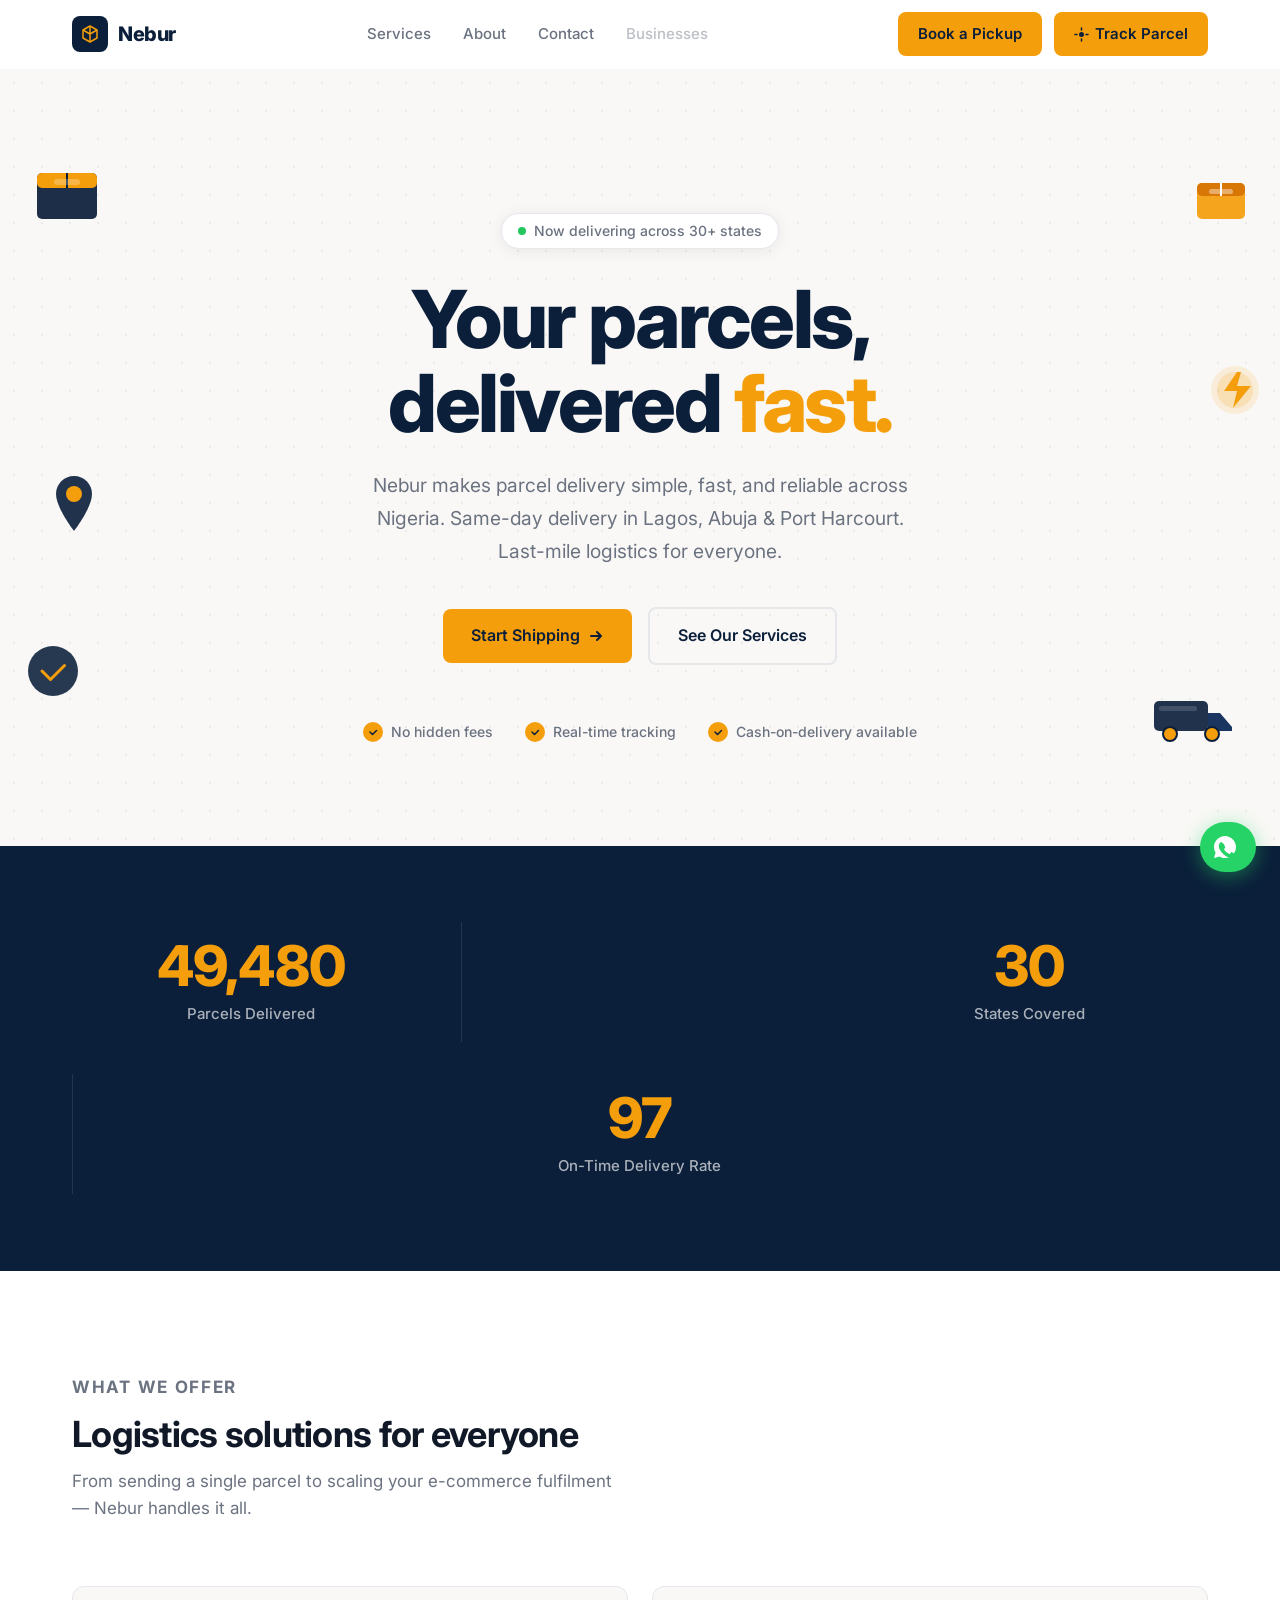
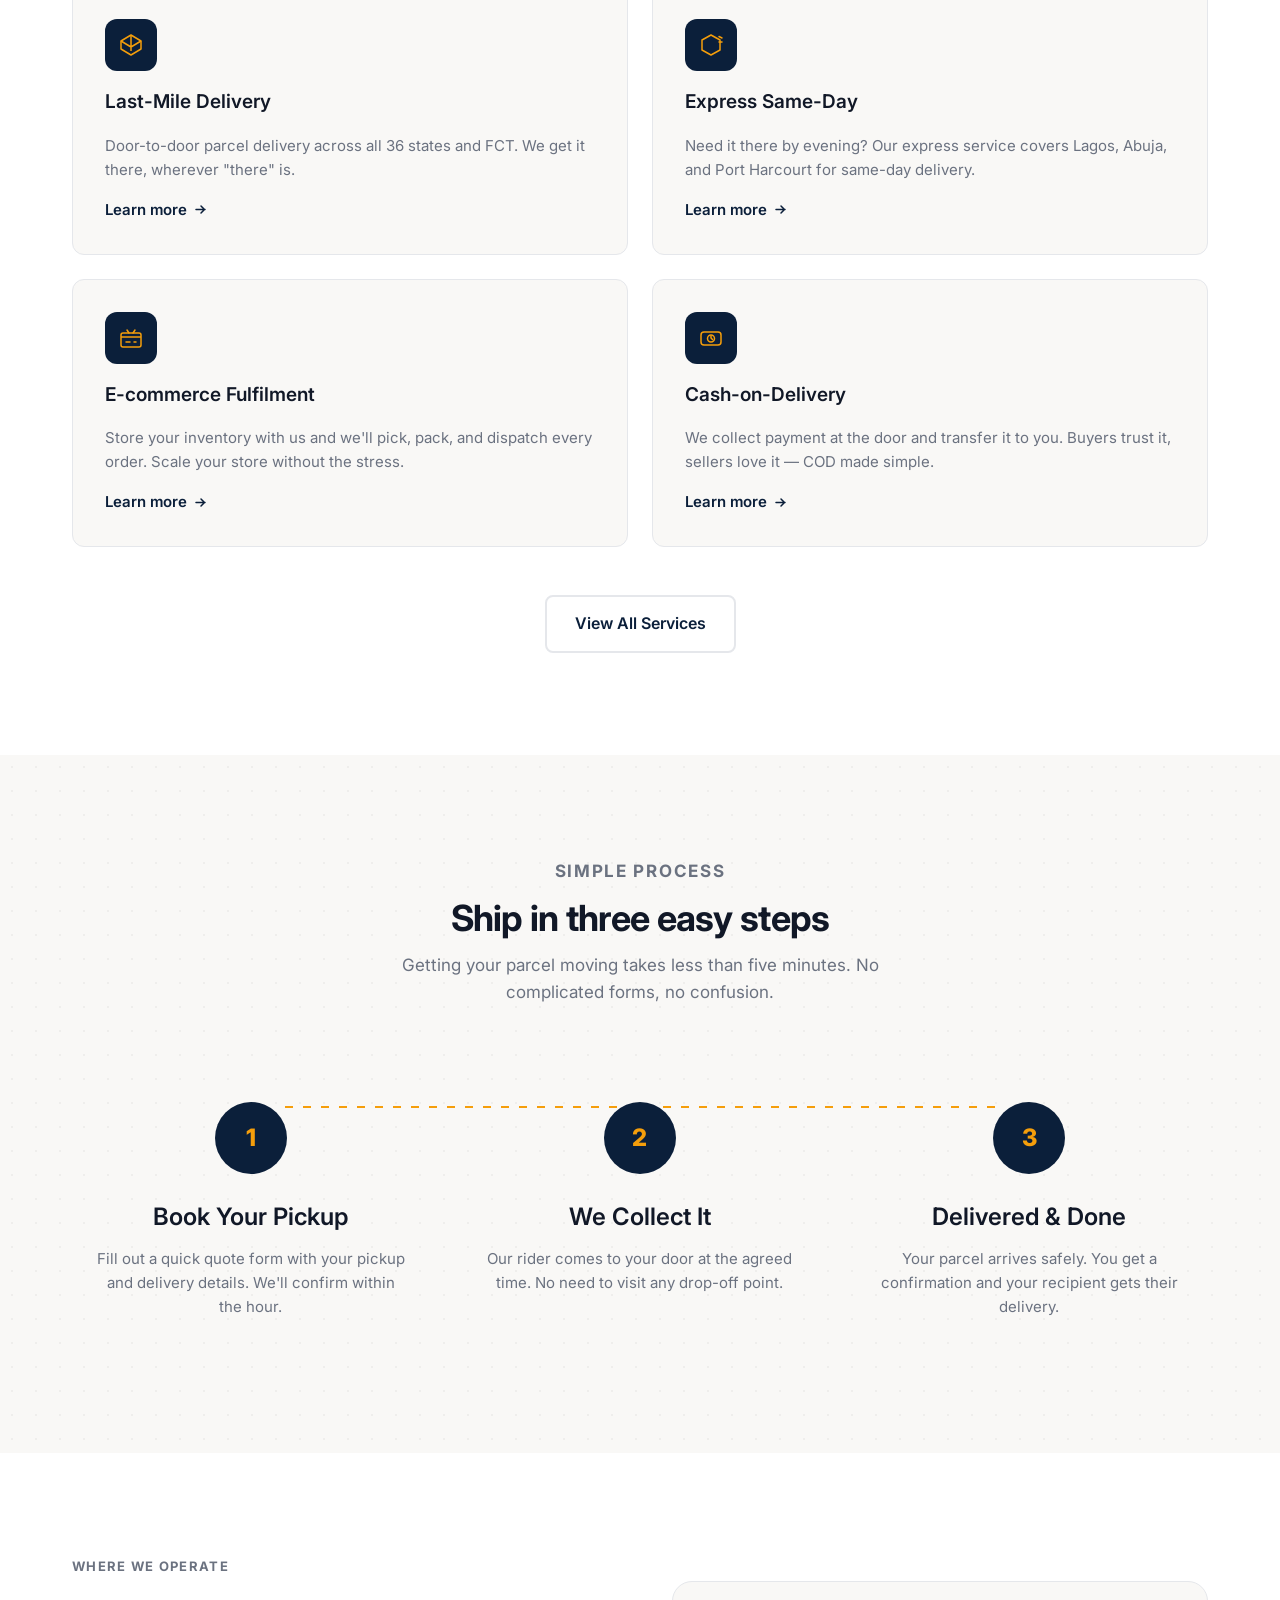
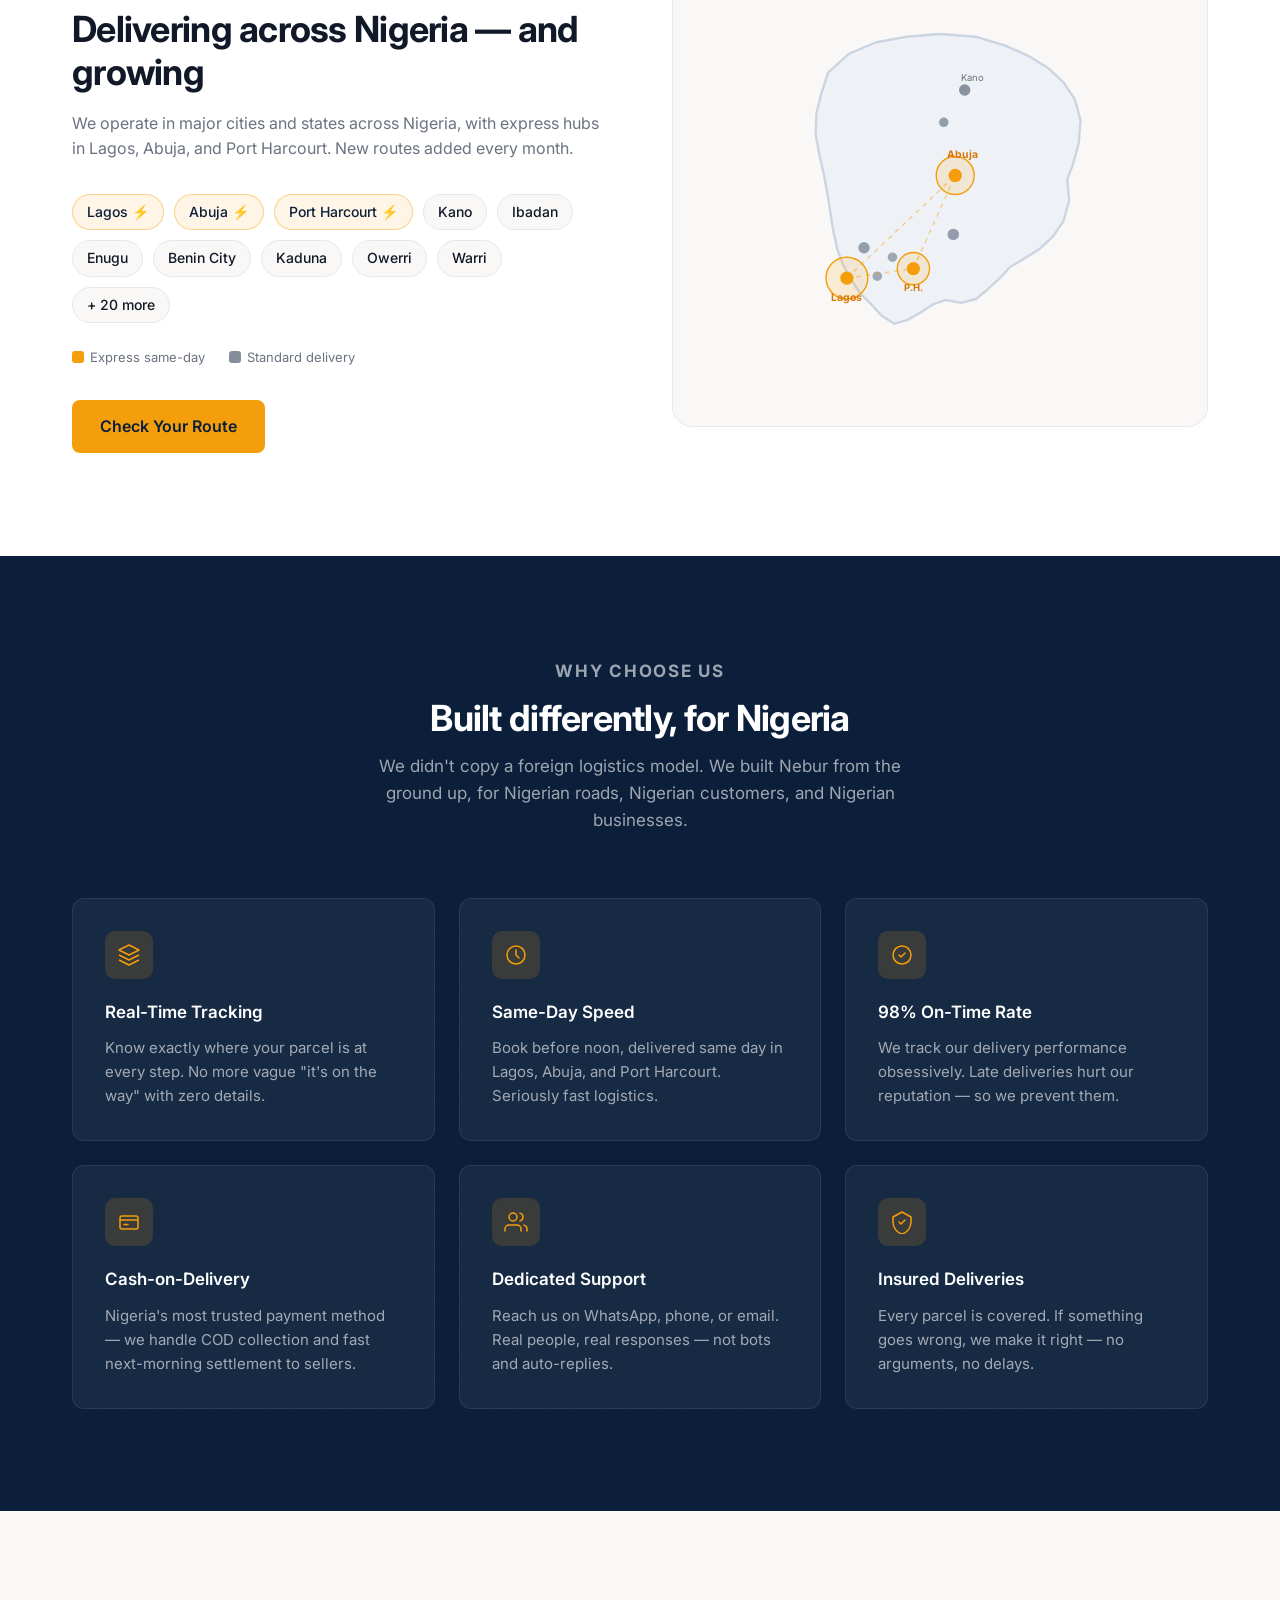
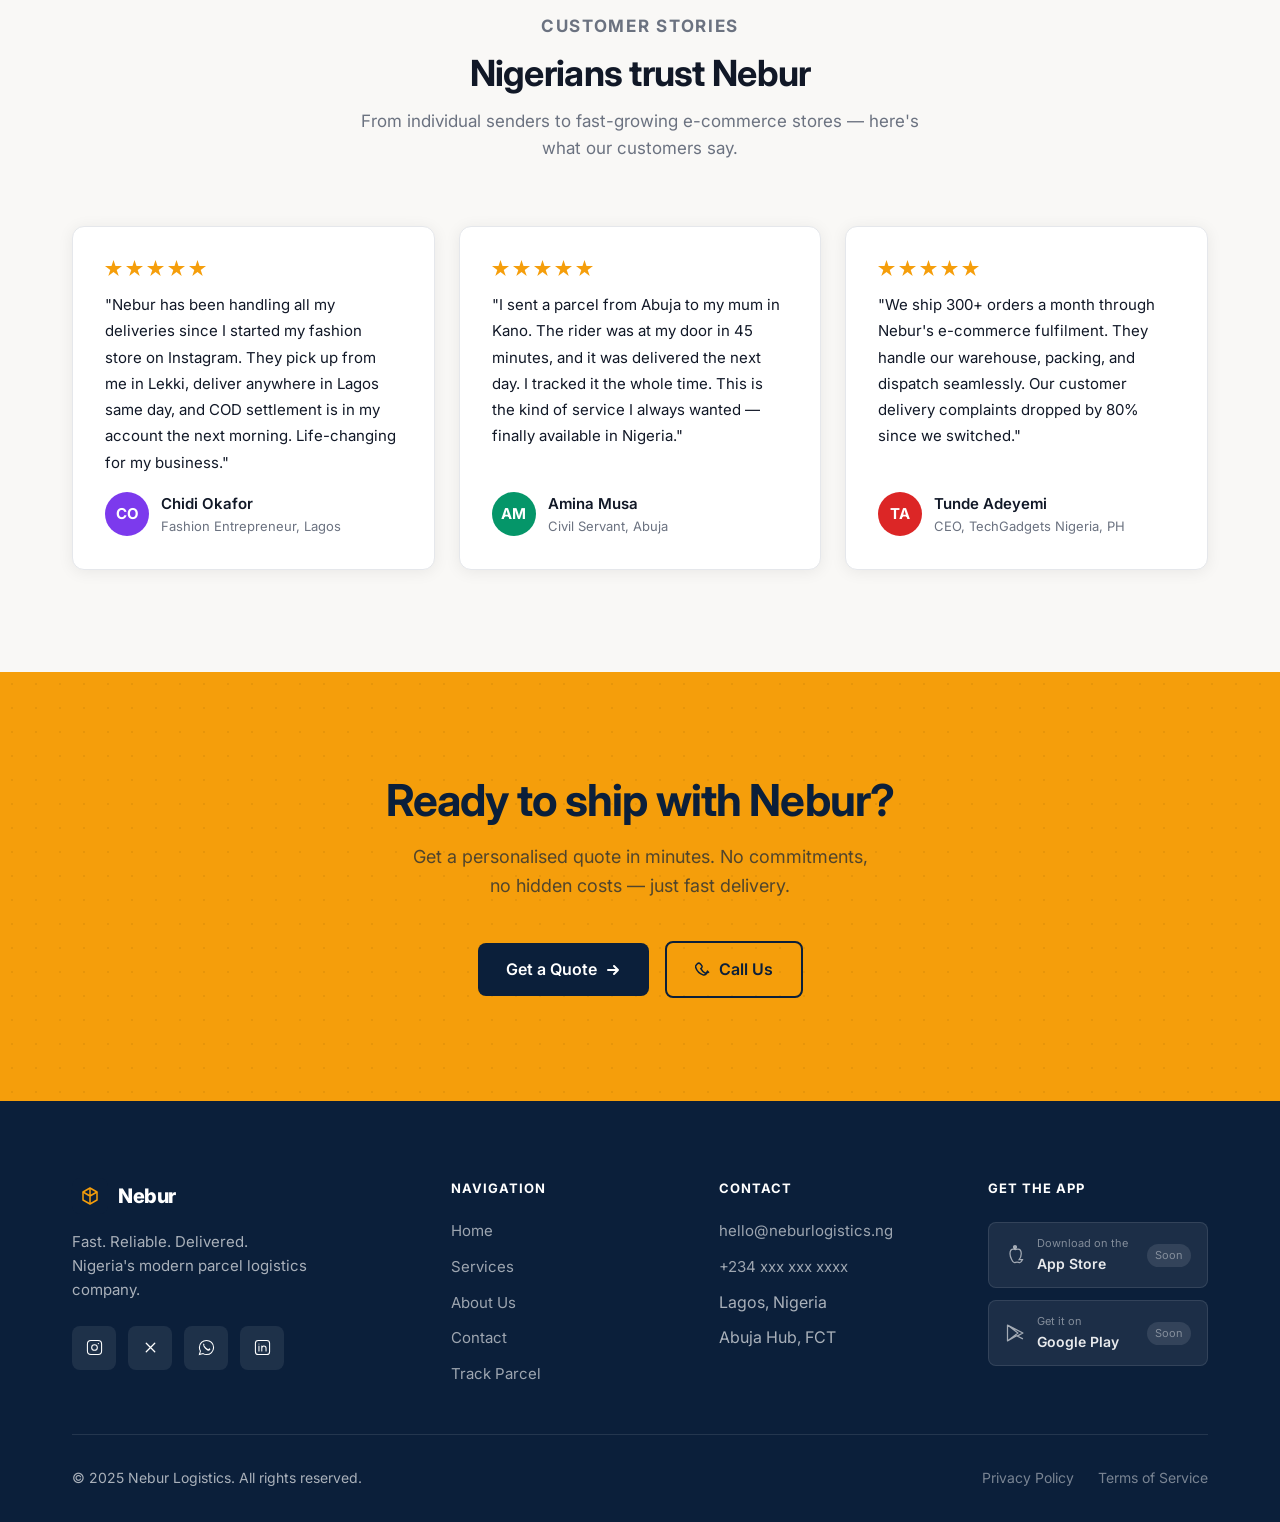
==== index.html @ 804992a3 "chore: initial project scaffold — Nebur Logistics website Full static site with homepage, services, " ====
<!DOCTYPE html>
<html lang="en">
<head>
  <meta charset="UTF-8">
  <meta name="viewport" content="width=device-width, initial-scale=1.0">
  <title>Nebur Logistics — Fast Parcel Delivery in Nigeria</title>
  <meta name="description" content="Nebur delivers parcels fast and reliably across Nigeria. Same-day, next-day, and B2B logistics solutions. Get a quote today.">

  <!-- Open Graph -->
  <meta property="og:title" content="Nebur Logistics — Fast Parcel Delivery in Nigeria">
  <meta property="og:description" content="Nebur delivers parcels fast and reliably across Nigeria. Same-day, next-day, and B2B logistics solutions. Get a quote today.">
  <meta property="og:image" content="https://neburlogistics.ng/assets/images/og-image.jpg">
  <meta property="og:url" content="https://neburlogistics.ng">
  <meta property="og:type" content="website">

  <link rel="canonical" href="https://neburlogistics.ng">

  <!-- Fonts -->
  <link rel="preconnect" href="https://fonts.googleapis.com">
  <link rel="preconnect" href="https://fonts.gstatic.com" crossorigin>
  <link href="https://fonts.googleapis.com/css2?family=Inter:wght@400;500;600;700;800&display=swap" rel="stylesheet">
  <link rel="stylesheet" href="assets/styles.css">

  <!-- JSON-LD Structured Data -->
  <script type="application/ld+json">
  {
    "@context": "https://schema.org",
    "@type": "LocalBusiness",
    "name": "Nebur Logistics",
    "description": "Fast parcel delivery across Nigeria. Same-day, next-day, and B2B logistics solutions.",
    "url": "https://neburlogistics.ng",
    "telephone": "+234-xxx-xxx-xxxx",
    "email": "hello@neburlogistics.ng",
    "address": {
      "@type": "PostalAddress",
      "addressLocality": "Lagos",
      "addressCountry": "NG"
    },
    "areaServed": "Nigeria",
    "serviceType": "Parcel Delivery"
  }
  </script>

  <style>
    /* =============================================
       HERO
       ============================================= */
    #hero {
      background-color: var(--color-off-white);
      background-image: radial-gradient(circle, rgba(0,0,0,0.055) 1px, transparent 1px);
      background-size: 28px 28px;
      padding: clamp(5rem, 12vw, 9rem) 0 clamp(4rem, 8vw, 7rem);
      overflow: hidden;
      position: relative;
    }
    .hero-inner {
      position: relative;
      text-align: center;
      max-width: 820px;
      margin: 0 auto;
    }
    .hero-badge {
      display: inline-flex;
      align-items: center;
      gap: 0.5rem;
      background: var(--color-white);
      border: 1px solid var(--color-border);
      border-radius: 100px;
      padding: 0.375rem 1rem;
      font-size: 0.875rem;
      font-weight: 500;
      color: var(--color-text-muted);
      margin-bottom: 1.75rem;
      box-shadow: var(--shadow);
    }
    .hero-badge-dot {
      width: 8px;
      height: 8px;
      background: #22c55e;
      border-radius: 50%;
      flex-shrink: 0;
    }
    .hero-headline {
      font-size: clamp(2.75rem, 7vw, 5rem);
      font-weight: 800;
      letter-spacing: -0.03em;
      line-height: 1.05;
      color: var(--color-navy);
      margin-bottom: 1.5rem;
    }
    .hero-headline .accent { color: var(--color-amber); }
    .hero-sub {
      font-size: clamp(1rem, 2vw, 1.2rem);
      color: var(--color-text-muted);
      max-width: 540px;
      margin: 0 auto 2.5rem;
      line-height: 1.7;
    }
    .hero-actions {
      display: flex;
      align-items: center;
      justify-content: center;
      gap: 1rem;
      flex-wrap: wrap;
    }
    .hero-proof {
      margin-top: 3.5rem;
      display: flex;
      align-items: center;
      justify-content: center;
      gap: 2rem;
      flex-wrap: wrap;
    }
    .hero-proof-item {
      display: flex;
      align-items: center;
      gap: 0.5rem;
      font-size: 0.875rem;
      color: var(--color-text-muted);
      font-weight: 500;
    }
    .hero-proof-check {
      width: 20px;
      height: 20px;
      background: var(--color-amber);
      border-radius: 50%;
      display: flex;
      align-items: center;
      justify-content: center;
      flex-shrink: 0;
    }

    /* Floating elements */
    .float-el {
      position: absolute;
      animation: floatY 4s ease-in-out infinite;
      pointer-events: none;
    }
    .float-el:nth-child(2) { animation-delay: -1s; }
    .float-el:nth-child(3) { animation-delay: -2.2s; }
    .float-el:nth-child(4) { animation-delay: -0.6s; }
    .float-el:nth-child(5) { animation-delay: -1.8s; }
    .float-el:nth-child(6) { animation-delay: -3s; }
    .float-parcel-l  { top: 10%; left: 2%; }
    .float-parcel-r  { top: 12%; right: 2%; }
    .float-pin       { top: 52%; left: 4%; }
    .float-truck     { bottom: 12%; right: 3%; }
    .float-speed     { top: 38%; right: 1.5%; }
    .float-check     { bottom: 18%; left: 2%; }

    @keyframes floatY {
      0%, 100% { transform: translateY(0px) rotate(0deg); }
      50%       { transform: translateY(-14px) rotate(2deg); }
    }

    /* =============================================
       STATS
       ============================================= */
    #stats {
      background: var(--color-navy);
      padding: clamp(3rem, 6vw, 5rem) 0;
    }
    .stats-grid {
      display: grid;
      grid-template-columns: repeat(3, 1fr);
      gap: 2rem;
      text-align: center;
    }
    .stat-item { padding: 1rem; }
    .stat-number {
      font-size: clamp(2rem, 5vw, 3.5rem);
      font-weight: 800;
      color: var(--color-amber);
      letter-spacing: -0.02em;
      line-height: 1;
      margin-bottom: 0.5rem;
    }
    .stat-label {
      font-size: 0.9375rem;
      color: rgba(255,255,255,0.65);
      font-weight: 500;
    }
    .stat-divider {
      width: 1px;
      background: rgba(255,255,255,0.1);
    }

    /* =============================================
       SERVICES PREVIEW
       ============================================= */
    #services-preview {
      padding: var(--section-pad);
      background: var(--color-white);
    }
    .services-grid {
      display: grid;
      grid-template-columns: repeat(2, 1fr);
      gap: 1.5rem;
    }
    .service-card {
      background: var(--color-off-white);
      border: 1px solid var(--color-border);
      border-radius: var(--radius);
      padding: 2rem;
      display: flex;
      flex-direction: column;
      gap: 1rem;
      transition: transform 0.2s, box-shadow 0.2s, border-color 0.2s;
    }
    .service-card:hover {
      transform: translateY(-4px);
      box-shadow: 0 8px 32px rgba(0,0,0,0.1);
      border-color: var(--color-amber);
    }
    .service-icon {
      width: 52px;
      height: 52px;
      background: var(--color-navy);
      border-radius: 12px;
      display: flex;
      align-items: center;
      justify-content: center;
      flex-shrink: 0;
    }
    .service-card h3 { font-size: 1.1875rem; }
    .service-card p { color: var(--color-text-muted); font-size: 0.9375rem; line-height: 1.6; }
    .service-link {
      display: inline-flex;
      align-items: center;
      gap: 0.375rem;
      font-size: 0.9375rem;
      font-weight: 600;
      color: var(--color-navy);
      margin-top: auto;
      transition: gap 0.2s;
    }
    .service-link:hover { gap: 0.625rem; }

    /* =============================================
       HOW IT WORKS
       ============================================= */
    #how-it-works {
      padding: var(--section-pad);
      background: var(--color-off-white);
      background-image: radial-gradient(circle, rgba(0,0,0,0.04) 1px, transparent 1px);
      background-size: 24px 24px;
    }
    .steps-grid {
      display: grid;
      grid-template-columns: repeat(3, 1fr);
      gap: 2rem;
      position: relative;
    }
    .steps-grid::before {
      content: '';
      position: absolute;
      top: 36px;
      left: calc(16.66% + 1.5rem);
      right: calc(16.66% + 1.5rem);
      height: 2px;
      background: repeating-linear-gradient(
        90deg,
        var(--color-amber) 0, var(--color-amber) 8px,
        transparent 8px, transparent 18px
      );
    }
    .step-card { text-align: center; padding: 2rem 1.5rem; }
    .step-number {
      width: 72px;
      height: 72px;
      background: var(--color-navy);
      color: var(--color-amber);
      border-radius: 50%;
      font-size: 1.5rem;
      font-weight: 800;
      display: flex;
      align-items: center;
      justify-content: center;
      margin: 0 auto 1.5rem;
      position: relative;
      z-index: 1;
    }
    .step-card h3 { margin-bottom: 0.625rem; }
    .step-card p { color: var(--color-text-muted); font-size: 0.9375rem; }

    /* =============================================
       COVERAGE
       ============================================= */
    #coverage {
      padding: var(--section-pad);
      background: var(--color-white);
    }
    .coverage-inner {
      display: grid;
      grid-template-columns: 1fr 1fr;
      gap: clamp(2rem, 5vw, 5rem);
      align-items: center;
    }
    .coverage-text h2 { margin-bottom: 1rem; }
    .coverage-text > p { color: var(--color-text-muted); margin-bottom: 2rem; }
    .coverage-cities {
      display: flex;
      flex-wrap: wrap;
      gap: 0.625rem;
      margin-bottom: 1.5rem;
    }
    .city-chip {
      background: var(--color-off-white);
      border: 1px solid var(--color-border);
      border-radius: 100px;
      padding: 0.375rem 0.875rem;
      font-size: 0.875rem;
      font-weight: 500;
      color: var(--color-text);
    }
    .city-chip.express {
      background: rgba(245,158,11,0.1);
      border-color: rgba(245,158,11,0.4);
      color: var(--color-navy);
    }
    .coverage-legend {
      display: flex;
      gap: 1.5rem;
      font-size: 0.8125rem;
      color: var(--color-text-muted);
      margin-bottom: 2rem;
    }
    .legend-item { display: flex; align-items: center; gap: 6px; }
    .legend-dot {
      width: 12px;
      height: 12px;
      border-radius: 3px;
      flex-shrink: 0;
    }
    .map-container {
      background: var(--color-off-white);
      border: 1px solid var(--color-border);
      border-radius: 20px;
      padding: 2rem;
      display: flex;
      align-items: center;
      justify-content: center;
      min-height: 380px;
    }

    /* =============================================
       WHY NEBUR
       ============================================= */
    #why-nebur {
      padding: var(--section-pad);
      background: var(--color-navy);
      background-image: radial-gradient(circle, rgba(255,255,255,0.035) 1px, transparent 1px);
      background-size: 28px 28px;
    }
    #why-nebur .section-label { color: var(--color-amber); }
    #why-nebur .section-header h2 { color: var(--color-white); }
    #why-nebur .section-header p { color: rgba(255,255,255,0.6); }
    .why-grid {
      display: grid;
      grid-template-columns: repeat(3, 1fr);
      gap: 1.5rem;
    }
    .why-card {
      background: rgba(255,255,255,0.05);
      border: 1px solid rgba(255,255,255,0.08);
      border-radius: var(--radius);
      padding: 2rem;
      transition: background 0.2s, border-color 0.2s;
    }
    .why-card:hover {
      background: rgba(255,255,255,0.09);
      border-color: rgba(245,158,11,0.4);
    }
    .why-icon {
      width: 48px;
      height: 48px;
      background: rgba(245,158,11,0.15);
      border-radius: 10px;
      display: flex;
      align-items: center;
      justify-content: center;
      margin-bottom: 1.25rem;
    }
    .why-card h3 { color: var(--color-white); margin-bottom: 0.625rem; font-size: 1.0625rem; }
    .why-card p { color: rgba(255,255,255,0.6); font-size: 0.9375rem; line-height: 1.6; }

    /* =============================================
       TESTIMONIALS
       ============================================= */
    #testimonials {
      padding: var(--section-pad);
      background: var(--color-off-white);
    }
    .testimonials-grid {
      display: grid;
      grid-template-columns: repeat(3, 1fr);
      gap: 1.5rem;
    }
    .testimonial-card {
      background: var(--color-white);
      border: 1px solid var(--color-border);
      border-radius: var(--radius);
      padding: 2rem;
      box-shadow: var(--shadow);
      transition: transform 0.2s;
      display: flex;
      flex-direction: column;
      gap: 1rem;
    }
    .testimonial-card:hover { transform: translateY(-4px); }
    .stars { display: flex; gap: 4px; }
    .testimonial-quote {
      font-size: 0.9375rem;
      line-height: 1.75;
      color: var(--color-text);
      flex: 1;
    }
    .testimonial-author { display: flex; align-items: center; gap: 0.75rem; }
    .author-avatar {
      width: 44px;
      height: 44px;
      border-radius: 50%;
      display: flex;
      align-items: center;
      justify-content: center;
      font-weight: 700;
      font-size: 0.9375rem;
      color: var(--color-white);
      flex-shrink: 0;
    }
    .author-name { font-weight: 600; font-size: 0.9375rem; }
    .author-role { font-size: 0.8125rem; color: var(--color-text-muted); }

    /* =============================================
       CTA BANNER
       ============================================= */
    #cta-banner {
      padding: clamp(4rem, 8vw, 7rem) 0;
      background: var(--color-amber);
      background-image: radial-gradient(circle, rgba(0,0,0,0.06) 1px, transparent 1px);
      background-size: 24px 24px;
      text-align: center;
    }
    #cta-banner h2 {
      color: var(--color-navy);
      font-size: clamp(1.75rem, 4vw, 2.75rem);
      margin-bottom: 1rem;
    }
    #cta-banner p {
      color: rgba(11,31,58,0.7);
      font-size: 1.125rem;
      max-width: 480px;
      margin: 0 auto 2.5rem;
    }
    .cta-actions {
      display: flex;
      align-items: center;
      justify-content: center;
      gap: 1rem;
      flex-wrap: wrap;
    }

    /* =============================================
       RESPONSIVE
       ============================================= */
    @media (max-width: 1024px) {
      .services-grid { grid-template-columns: repeat(2, 1fr); }
      .why-grid { grid-template-columns: repeat(2, 1fr); }
      .coverage-inner { grid-template-columns: 1fr; }
    }
    @media (max-width: 768px) {
      .steps-grid { grid-template-columns: 1fr; }
      .steps-grid::before { display: none; }
      .testimonials-grid { grid-template-columns: 1fr; }
      .stats-grid { grid-template-columns: 1fr; }
      .stat-divider { width: 100%; height: 1px; }
      .float-el { display: none; }
    }
    @media (max-width: 640px) {
      .services-grid { grid-template-columns: 1fr; }
      .why-grid { grid-template-columns: 1fr; }
      .hero-actions { flex-direction: column; align-items: stretch; }
      .hero-actions .btn { justify-content: center; }
    }
  </style>
</head>
<body>

  <!-- ===================================================
       HEADER
       =================================================== -->
  <header class="site-header" id="site-header">
    <div class="container">
      <nav class="nav-inner" role="navigation" aria-label="Main navigation">

        <a href="index.html" class="nav-logo" aria-label="Nebur Logistics — Home">
          <div class="nav-logo-icon" aria-hidden="true">
            <svg width="20" height="20" viewBox="0 0 20 20" fill="none" aria-hidden="true">
              <path d="M3 6l7-4 7 4v8l-7 4-7-4V6z" stroke="#F59E0B" stroke-width="1.5" stroke-linejoin="round"/>
              <path d="M10 2v16M3 6l7 4 7-4" stroke="#F59E0B" stroke-width="1.5" stroke-linejoin="round"/>
            </svg>
          </div>
          Nebur
        </a>

        <ul class="nav-links" role="list">
          <li><a href="services.html">Services</a></li>
          <li><a href="about.html">About</a></li>
          <li><a href="contact.html">Contact</a></li>
          <li><a href="#" data-future="b2b-portal" style="opacity:0.45;" aria-disabled="true">Businesses</a></li>
        </ul>

        <div class="nav-cta">
          <a href="book.html" class="btn btn-primary" style="padding:0.625rem 1.25rem;font-size:0.9375rem;">Book a Pickup</a>
          <a href="#" data-future="tracking" class="btn-track" aria-label="Track your parcel">
            <svg width="15" height="15" viewBox="0 0 15 15" fill="none" aria-hidden="true">
              <circle cx="7.5" cy="7.5" r="2.5" fill="currentColor"/>
              <path d="M7.5 1v2M7.5 12v2M1 7.5h2M12 7.5h2" stroke="currentColor" stroke-width="1.5" stroke-linecap="round"/>
            </svg>
            Track Parcel
          </a>
        </div>

        <button class="hamburger" id="hamburger-btn" aria-expanded="false" aria-controls="mobile-nav" aria-label="Toggle navigation menu">
          <span></span><span></span><span></span>
        </button>
      </nav>
    </div>

    <nav class="mobile-nav" id="mobile-nav" aria-label="Mobile navigation">
      <a href="index.html" aria-current="page">Home</a>
      <a href="services.html">Services</a>
      <a href="about.html">About</a>
      <a href="contact.html">Contact</a>
      <a href="book.html" class="btn-track">Book a Pickup</a>
    </nav>
  </header>

  <main>

    <!-- ===================================================
         HERO
         =================================================== -->
    <section id="hero" aria-labelledby="hero-headline">

      <!-- Floating parcels / icons -->
      <div class="float-el float-parcel-l" aria-hidden="true">
        <svg width="82" height="82" viewBox="0 0 82 82" fill="none">
          <rect x="11" y="26" width="60" height="46" rx="5" fill="#0B1F3A" opacity="0.92"/>
          <rect x="11" y="26" width="60" height="15" rx="5" fill="#F59E0B"/>
          <path d="M41 26v15" stroke="#0B1F3A" stroke-width="2"/>
          <rect x="28" y="32" width="26" height="6" rx="3" fill="white" opacity="0.25"/>
        </svg>
      </div>
      <div class="float-el float-parcel-r" aria-hidden="true">
        <svg width="66" height="66" viewBox="0 0 66 66" fill="none">
          <rect x="9" y="21" width="48" height="36" rx="5" fill="#F59E0B" opacity="0.92"/>
          <rect x="9" y="21" width="48" height="13" rx="5" fill="#D97706"/>
          <path d="M33 21v13" stroke="white" stroke-width="2"/>
          <rect x="21" y="27" width="24" height="5" rx="2.5" fill="white" opacity="0.4"/>
        </svg>
      </div>
      <div class="float-el float-pin" aria-hidden="true">
        <svg width="46" height="62" viewBox="0 0 46 62" fill="none">
          <path d="M23 3C13 3 5 11 5 21c0 13.8 18 37 18 37S41 34.8 41 21C41 11 33 3 23 3z" fill="#0B1F3A" opacity="0.9"/>
          <circle cx="23" cy="21" r="8" fill="#F59E0B"/>
        </svg>
      </div>
      <div class="float-el float-truck" aria-hidden="true">
        <svg width="92" height="58" viewBox="0 0 92 58" fill="none">
          <rect x="4" y="14" width="54" height="30" rx="5" fill="#0B1F3A" opacity="0.9"/>
          <path d="M58 26h12l12 14v4H58V26z" fill="#1a3660"/>
          <circle cx="20" cy="47" r="7" fill="#F59E0B" stroke="#0B1F3A" stroke-width="2"/>
          <circle cx="62" cy="47" r="7" fill="#F59E0B" stroke="#0B1F3A" stroke-width="2"/>
          <rect x="9" y="19" width="38" height="5" rx="2.5" fill="white" opacity="0.15"/>
        </svg>
      </div>
      <div class="float-el float-speed" aria-hidden="true">
        <svg width="52" height="52" viewBox="0 0 52 52" fill="none">
          <circle cx="26" cy="26" r="24" fill="#F59E0B" opacity="0.12"/>
          <circle cx="26" cy="26" r="18" fill="#F59E0B" opacity="0.18"/>
          <path d="M28 8L15 27h13l-4 17 18-22H28L32 8z" fill="#F59E0B"/>
        </svg>
      </div>
      <div class="float-el float-check" aria-hidden="true">
        <svg width="54" height="54" viewBox="0 0 54 54" fill="none">
          <circle cx="27" cy="27" r="25" fill="#0B1F3A" opacity="0.88"/>
          <path d="M16 27l8.5 8.5 14-14" stroke="#F59E0B" stroke-width="3" stroke-linecap="round" stroke-linejoin="round"/>
        </svg>
      </div>

      <div class="container">
        <div class="hero-inner">
          <div class="hero-badge">
            <div class="hero-badge-dot"></div>
            Now delivering across 30+ states
          </div>

          <h1 class="hero-headline" id="hero-headline">
            Your parcels,<br>
            delivered <span class="accent">fast.</span>
          </h1>

          <p class="hero-sub">
            Nebur makes parcel delivery simple, fast, and reliable across Nigeria.
            Same-day delivery in Lagos, Abuja &amp; Port Harcourt.
            Last-mile logistics for everyone.
          </p>

          <div class="hero-actions">
            <a href="contact.html" class="btn btn-primary">
              Start Shipping
              <svg width="16" height="16" viewBox="0 0 16 16" fill="none" aria-hidden="true">
                <path d="M3 8h10M9 4l4 4-4 4" stroke="currentColor" stroke-width="2" stroke-linecap="round" stroke-linejoin="round"/>
              </svg>
            </a>
            <a href="services.html" class="btn btn-secondary">See Our Services</a>
          </div>

          <div class="hero-proof">
            <div class="hero-proof-item">
              <div class="hero-proof-check" aria-hidden="true">
                <svg width="10" height="10" viewBox="0 0 10 10" fill="none"><path d="M2 5l2.5 2.5 4-4" stroke="#0B1F3A" stroke-width="1.5" stroke-linecap="round" stroke-linejoin="round"/></svg>
              </div>
              No hidden fees
            </div>
            <div class="hero-proof-item">
              <div class="hero-proof-check" aria-hidden="true">
                <svg width="10" height="10" viewBox="0 0 10 10" fill="none"><path d="M2 5l2.5 2.5 4-4" stroke="#0B1F3A" stroke-width="1.5" stroke-linecap="round" stroke-linejoin="round"/></svg>
              </div>
              Real-time tracking
            </div>
            <div class="hero-proof-item">
              <div class="hero-proof-check" aria-hidden="true">
                <svg width="10" height="10" viewBox="0 0 10 10" fill="none"><path d="M2 5l2.5 2.5 4-4" stroke="#0B1F3A" stroke-width="1.5" stroke-linecap="round" stroke-linejoin="round"/></svg>
              </div>
              Cash-on-delivery available
            </div>
          </div>
        </div>
      </div>
    </section>

    <!-- ===================================================
         STATS
         =================================================== -->
    <section id="stats" aria-label="Nebur delivery statistics">
      <div class="container">
        <div class="stats-grid">
          <div class="stat-item fade-up">
            <div class="stat-number" data-target="50000" aria-label="50,000 plus parcels delivered">0</div>
            <div class="stat-label">Parcels Delivered</div>
          </div>
          <div class="stat-divider" role="separator" aria-hidden="true"></div>
          <div class="stat-item fade-up fade-up-delay-1">
            <div class="stat-number" data-target="30" data-suffix="+" aria-label="30 plus states covered">0</div>
            <div class="stat-label">States Covered</div>
          </div>
          <div class="stat-divider" role="separator" aria-hidden="true"></div>
          <div class="stat-item fade-up fade-up-delay-2">
            <div class="stat-number" data-target="98" data-suffix="%" aria-label="98 percent on-time delivery rate">0</div>
            <div class="stat-label">On-Time Delivery Rate</div>
          </div>
        </div>
      </div>
    </section>

    <!-- ===================================================
         SERVICES PREVIEW
         =================================================== -->
    <section id="services-preview" aria-labelledby="services-heading">
      <div class="container">
        <div class="section-header">
          <p class="section-label">What We Offer</p>
          <h2 id="services-heading">Logistics solutions for everyone</h2>
          <p>From sending a single parcel to scaling your e-commerce fulfilment — Nebur handles it all.</p>
        </div>

        <div class="services-grid">

          <a href="services.html" class="service-card fade-up" aria-label="Last-Mile Delivery — learn more">
            <div class="service-icon" aria-hidden="true">
              <svg width="26" height="26" viewBox="0 0 26 26" fill="none">
                <path d="M3 9l10-6 10 6v8l-10 6L3 17V9z" stroke="#F59E0B" stroke-width="1.5" stroke-linejoin="round"/>
                <path d="M13 3v16M3 9l10 6 10-6" stroke="#F59E0B" stroke-width="1.5" stroke-linejoin="round"/>
              </svg>
            </div>
            <h3>Last-Mile Delivery</h3>
            <p>Door-to-door parcel delivery across all 36 states and FCT. We get it there, wherever "there" is.</p>
            <span class="service-link">
              Learn more
              <svg width="15" height="15" viewBox="0 0 15 15" fill="none" aria-hidden="true"><path d="M3 7.5h9M8 4l3.5 3.5L8 11" stroke="currentColor" stroke-width="1.5" stroke-linecap="round" stroke-linejoin="round"/></svg>
            </span>
          </a>

          <a href="services.html" class="service-card fade-up fade-up-delay-1" aria-label="Express Same-Day Delivery — learn more">
            <div class="service-icon" aria-hidden="true">
              <svg width="26" height="26" viewBox="0 0 26 26" fill="none">
                <path d="M13 3l-9 5v10l9 5 9-5V8l-9-5z" stroke="#F59E0B" stroke-width="1.5" stroke-linejoin="round"/>
                <path d="M24 6l-3-1.5" stroke="#F59E0B" stroke-width="1.5" stroke-linecap="round"/>
                <path d="M24 10H21" stroke="#F59E0B" stroke-width="1.5" stroke-linecap="round"/>
              </svg>
            </div>
            <h3>Express Same-Day</h3>
            <p>Need it there by evening? Our express service covers Lagos, Abuja, and Port Harcourt for same-day delivery.</p>
            <span class="service-link">
              Learn more
              <svg width="15" height="15" viewBox="0 0 15 15" fill="none" aria-hidden="true"><path d="M3 7.5h9M8 4l3.5 3.5L8 11" stroke="currentColor" stroke-width="1.5" stroke-linecap="round" stroke-linejoin="round"/></svg>
            </span>
          </a>

          <a href="services.html" class="service-card fade-up fade-up-delay-2" aria-label="E-commerce Fulfilment — learn more">
            <div class="service-icon" aria-hidden="true">
              <svg width="26" height="26" viewBox="0 0 26 26" fill="none">
                <rect x="3" y="8" width="20" height="14" rx="2" stroke="#F59E0B" stroke-width="1.5"/>
                <path d="M3 12h20" stroke="#F59E0B" stroke-width="1.5"/>
                <path d="M9 5l2 3M17 5l-2 3" stroke="#F59E0B" stroke-width="1.5" stroke-linecap="round"/>
                <path d="M8 17h4M16 17h2" stroke="#F59E0B" stroke-width="1.5" stroke-linecap="round"/>
              </svg>
            </div>
            <h3>E-commerce Fulfilment</h3>
            <p>Store your inventory with us and we'll pick, pack, and dispatch every order. Scale your store without the stress.</p>
            <span class="service-link">
              Learn more
              <svg width="15" height="15" viewBox="0 0 15 15" fill="none" aria-hidden="true"><path d="M3 7.5h9M8 4l3.5 3.5L8 11" stroke="currentColor" stroke-width="1.5" stroke-linecap="round" stroke-linejoin="round"/></svg>
            </span>
          </a>

          <a href="services.html" class="service-card fade-up fade-up-delay-3" aria-label="Cash-on-Delivery — learn more">
            <div class="service-icon" aria-hidden="true">
              <svg width="26" height="26" viewBox="0 0 26 26" fill="none">
                <rect x="3" y="7" width="20" height="13" rx="3" stroke="#F59E0B" stroke-width="1.5"/>
                <circle cx="13" cy="13.5" r="3.5" stroke="#F59E0B" stroke-width="1.5"/>
                <path d="M13 11v2l1.5 1.5" stroke="#F59E0B" stroke-width="1.5" stroke-linecap="round"/>
              </svg>
            </div>
            <h3>Cash-on-Delivery</h3>
            <p>We collect payment at the door and transfer it to you. Buyers trust it, sellers love it — COD made simple.</p>
            <span class="service-link">
              Learn more
              <svg width="15" height="15" viewBox="0 0 15 15" fill="none" aria-hidden="true"><path d="M3 7.5h9M8 4l3.5 3.5L8 11" stroke="currentColor" stroke-width="1.5" stroke-linecap="round" stroke-linejoin="round"/></svg>
            </span>
          </a>

        </div>

        <div style="text-align:center;margin-top:3rem;" class="fade-up">
          <a href="services.html" class="btn btn-secondary">View All Services</a>
        </div>
      </div>
    </section>

    <!-- ===================================================
         HOW IT WORKS
         =================================================== -->
    <section id="how-it-works" aria-labelledby="hiw-heading">
      <div class="container">
        <div class="section-header section-header-center">
          <p class="section-label">Simple Process</p>
          <h2 id="hiw-heading">Ship in three easy steps</h2>
          <p>Getting your parcel moving takes less than five minutes. No complicated forms, no confusion.</p>
        </div>

        <div class="steps-grid">
          <div class="step-card fade-up">
            <div class="step-number" aria-label="Step 1">1</div>
            <h3>Book Your Pickup</h3>
            <p>Fill out a quick quote form with your pickup and delivery details. We'll confirm within the hour.</p>
          </div>
          <div class="step-card fade-up fade-up-delay-2">
            <div class="step-number" aria-label="Step 2">2</div>
            <h3>We Collect It</h3>
            <p>Our rider comes to your door at the agreed time. No need to visit any drop-off point.</p>
          </div>
          <div class="step-card fade-up fade-up-delay-4">
            <div class="step-number" aria-label="Step 3">3</div>
            <h3>Delivered &amp; Done</h3>
            <p>Your parcel arrives safely. You get a confirmation and your recipient gets their delivery.</p>
          </div>
        </div>
      </div>
    </section>

    <!-- ===================================================
         COVERAGE MAP
         =================================================== -->
    <section id="coverage" aria-labelledby="coverage-heading">
      <div class="container">
        <div class="coverage-inner">

          <div class="coverage-text fade-up">
            <p class="section-label">Where We Operate</p>
            <h2 id="coverage-heading">Delivering across Nigeria — and growing</h2>
            <p>We operate in major cities and states across Nigeria, with express hubs in Lagos, Abuja, and Port Harcourt. New routes added every month.</p>

            <div class="coverage-cities">
              <span class="city-chip express">Lagos ⚡</span>
              <span class="city-chip express">Abuja ⚡</span>
              <span class="city-chip express">Port Harcourt ⚡</span>
              <span class="city-chip">Kano</span>
              <span class="city-chip">Ibadan</span>
              <span class="city-chip">Enugu</span>
              <span class="city-chip">Benin City</span>
              <span class="city-chip">Kaduna</span>
              <span class="city-chip">Owerri</span>
              <span class="city-chip">Warri</span>
              <span class="city-chip">+ 20 more</span>
            </div>

            <div class="coverage-legend">
              <div class="legend-item">
                <div class="legend-dot" style="background:var(--color-amber);"></div>
                Express same-day
              </div>
              <div class="legend-item">
                <div class="legend-dot" style="background:var(--color-navy);opacity:0.5;"></div>
                Standard delivery
              </div>
            </div>

            <a href="contact.html" class="btn btn-primary">Check Your Route</a>
          </div>

          <div class="map-container fade-up fade-up-delay-2" aria-label="Map of Nigeria showing Nebur delivery coverage">
            <svg viewBox="0 0 400 400" width="100%" style="max-width:380px;" role="img" aria-label="Nigeria coverage map">
              <title>Nebur Logistics Nigeria Coverage Map</title>
              <!-- Nigeria outline (simplified polygon) -->
              <path d="M82,62 L104,42 L132,30 L164,24 L200,21 L238,24 L268,33 L293,44 L314,57 L330,72 L342,90 L348,112 L346,136 L340,158 L334,174 L336,196 L330,218 L319,234 L304,248 L288,258 L274,266 L263,278 L250,290 L238,300 L222,304 L206,301 L192,306 L180,314 L166,322 L152,326 L139,318 L128,306 L116,294 L106,279 L98,264 L92,248 L88,230 L85,212 L82,192 L78,170 L73,148 L69,126 L70,104 L75,84 Z"
                fill="#EEF2F7" stroke="#CBD5E1" stroke-width="2.5" stroke-linejoin="round"/>

              <!-- Express hub halos -->
              <circle cx="102" cy="278" r="22" fill="rgba(245,158,11,0.15)" stroke="#F59E0B" stroke-width="1.5"/>
              <circle cx="216" cy="170" r="20" fill="rgba(245,158,11,0.15)" stroke="#F59E0B" stroke-width="1.5"/>
              <circle cx="172" cy="268" r="17" fill="rgba(245,158,11,0.15)" stroke="#F59E0B" stroke-width="1.5"/>

              <!-- Express hub dots -->
              <circle cx="102" cy="278" r="7" fill="#F59E0B"/>
              <circle cx="216" cy="170" r="7" fill="#F59E0B"/>
              <circle cx="172" cy="268" r="7" fill="#F59E0B"/>

              <!-- Standard city dots -->
              <circle cx="226" cy="80" r="6" fill="#0B1F3A" opacity="0.45"/>
              <circle cx="120" cy="246" r="6" fill="#0B1F3A" opacity="0.4"/>
              <circle cx="214" cy="232" r="6" fill="#0B1F3A" opacity="0.4"/>
              <circle cx="204" cy="114" r="5" fill="#0B1F3A" opacity="0.4"/>
              <circle cx="150" cy="256" r="5" fill="#0B1F3A" opacity="0.35"/>
              <circle cx="134" cy="276" r="5" fill="#0B1F3A" opacity="0.35"/>

              <!-- Route lines -->
              <line x1="102" y1="278" x2="216" y2="170" stroke="#F59E0B" stroke-width="1.5" stroke-dasharray="5,5" opacity="0.45"/>
              <line x1="172" y1="268" x2="216" y2="170" stroke="#F59E0B" stroke-width="1.5" stroke-dasharray="5,5" opacity="0.45"/>
              <line x1="102" y1="278" x2="172" y2="268" stroke="#F59E0B" stroke-width="1.5" stroke-dasharray="5,5" opacity="0.45"/>

              <!-- City labels -->
              <text x="102" y="302" text-anchor="middle" font-size="11" font-weight="700" fill="#D97706" font-family="Inter,sans-serif">Lagos</text>
              <text x="224" y="152" text-anchor="middle" font-size="11" font-weight="700" fill="#D97706" font-family="Inter,sans-serif">Abuja</text>
              <text x="172" y="292" text-anchor="middle" font-size="10" font-weight="700" fill="#D97706" font-family="Inter,sans-serif">P.H.</text>
              <text x="234" y="70" text-anchor="middle" font-size="10" fill="#6B7280" font-family="Inter,sans-serif">Kano</text>
            </svg>
          </div>

        </div>
      </div>
    </section>

    <!-- ===================================================
         WHY NEBUR
         =================================================== -->
    <section id="why-nebur" aria-labelledby="why-heading">
      <div class="container">
        <div class="section-header section-header-center">
          <p class="section-label">Why Choose Us</p>
          <h2 id="why-heading">Built differently, for Nigeria</h2>
          <p>We didn't copy a foreign logistics model. We built Nebur from the ground up, for Nigerian roads, Nigerian customers, and Nigerian businesses.</p>
        </div>

        <div class="why-grid">

          <div class="why-card fade-up">
            <div class="why-icon" aria-hidden="true">
              <svg width="24" height="24" viewBox="0 0 24 24" fill="none">
                <path d="M12 2L2 7l10 5 10-5-10-5zM2 17l10 5 10-5M2 12l10 5 10-5" stroke="#F59E0B" stroke-width="1.5" stroke-linejoin="round"/>
              </svg>
            </div>
            <h3>Real-Time Tracking</h3>
            <p>Know exactly where your parcel is at every step. No more vague "it's on the way" with zero details.</p>
          </div>

          <div class="why-card fade-up fade-up-delay-1">
            <div class="why-icon" aria-hidden="true">
              <svg width="24" height="24" viewBox="0 0 24 24" fill="none">
                <circle cx="12" cy="12" r="9" stroke="#F59E0B" stroke-width="1.5"/>
                <path d="M12 7v5l3 3" stroke="#F59E0B" stroke-width="1.5" stroke-linecap="round"/>
              </svg>
            </div>
            <h3>Same-Day Speed</h3>
            <p>Book before noon, delivered same day in Lagos, Abuja, and Port Harcourt. Seriously fast logistics.</p>
          </div>

          <div class="why-card fade-up fade-up-delay-2">
            <div class="why-icon" aria-hidden="true">
              <svg width="24" height="24" viewBox="0 0 24 24" fill="none">
                <path d="M9 12l2 2 4-4" stroke="#F59E0B" stroke-width="1.5" stroke-linecap="round" stroke-linejoin="round"/>
                <circle cx="12" cy="12" r="9" stroke="#F59E0B" stroke-width="1.5"/>
              </svg>
            </div>
            <h3>98% On-Time Rate</h3>
            <p>We track our delivery performance obsessively. Late deliveries hurt our reputation — so we prevent them.</p>
          </div>

          <div class="why-card fade-up fade-up-delay-1">
            <div class="why-icon" aria-hidden="true">
              <svg width="24" height="24" viewBox="0 0 24 24" fill="none">
                <rect x="3" y="6" width="18" height="13" rx="2" stroke="#F59E0B" stroke-width="1.5"/>
                <path d="M3 10h18" stroke="#F59E0B" stroke-width="1.5"/>
                <path d="M7 14.5h4" stroke="#F59E0B" stroke-width="1.5" stroke-linecap="round"/>
              </svg>
            </div>
            <h3>Cash-on-Delivery</h3>
            <p>Nigeria's most trusted payment method — we handle COD collection and fast next-morning settlement to sellers.</p>
          </div>

          <div class="why-card fade-up fade-up-delay-2">
            <div class="why-icon" aria-hidden="true">
              <svg width="24" height="24" viewBox="0 0 24 24" fill="none">
                <path d="M17 21v-2a4 4 0 00-4-4H5a4 4 0 00-4 4v2" stroke="#F59E0B" stroke-width="1.5" stroke-linecap="round"/>
                <circle cx="9" cy="7" r="4" stroke="#F59E0B" stroke-width="1.5"/>
                <path d="M23 21v-2a4 4 0 00-3-3.87M16 3.13a4 4 0 010 7.75" stroke="#F59E0B" stroke-width="1.5" stroke-linecap="round"/>
              </svg>
            </div>
            <h3>Dedicated Support</h3>
            <p>Reach us on WhatsApp, phone, or email. Real people, real responses — not bots and auto-replies.</p>
          </div>

          <div class="why-card fade-up fade-up-delay-3">
            <div class="why-icon" aria-hidden="true">
              <svg width="24" height="24" viewBox="0 0 24 24" fill="none">
                <path d="M12 2L3 7v5c0 5.5 3.8 10.7 9 12 5.2-1.3 9-6.5 9-12V7l-9-5z" stroke="#F59E0B" stroke-width="1.5" stroke-linejoin="round"/>
                <path d="M9 12l2 2 4-4" stroke="#F59E0B" stroke-width="1.5" stroke-linecap="round" stroke-linejoin="round"/>
              </svg>
            </div>
            <h3>Insured Deliveries</h3>
            <p>Every parcel is covered. If something goes wrong, we make it right — no arguments, no delays.</p>
          </div>

        </div>
      </div>
    </section>

    <!-- ===================================================
         TESTIMONIALS
         =================================================== -->
    <section id="testimonials" aria-labelledby="testimonials-heading">
      <div class="container">
        <div class="section-header section-header-center">
          <p class="section-label">Customer Stories</p>
          <h2 id="testimonials-heading">Nigerians trust Nebur</h2>
          <p>From individual senders to fast-growing e-commerce stores — here's what our customers say.</p>
        </div>

        <div class="testimonials-grid">

          <article class="testimonial-card fade-up">
            <div class="stars" aria-label="5 out of 5 stars">
              <svg width="17" height="17" viewBox="0 0 17 17" fill="#F59E0B" aria-hidden="true"><path d="M8.5 1l2 6H17l-5.3 3.9 2 6L8.5 13l-5.2 3.9 2-6L0 7h6.5z"/></svg>
              <svg width="17" height="17" viewBox="0 0 17 17" fill="#F59E0B" aria-hidden="true"><path d="M8.5 1l2 6H17l-5.3 3.9 2 6L8.5 13l-5.2 3.9 2-6L0 7h6.5z"/></svg>
              <svg width="17" height="17" viewBox="0 0 17 17" fill="#F59E0B" aria-hidden="true"><path d="M8.5 1l2 6H17l-5.3 3.9 2 6L8.5 13l-5.2 3.9 2-6L0 7h6.5z"/></svg>
              <svg width="17" height="17" viewBox="0 0 17 17" fill="#F59E0B" aria-hidden="true"><path d="M8.5 1l2 6H17l-5.3 3.9 2 6L8.5 13l-5.2 3.9 2-6L0 7h6.5z"/></svg>
              <svg width="17" height="17" viewBox="0 0 17 17" fill="#F59E0B" aria-hidden="true"><path d="M8.5 1l2 6H17l-5.3 3.9 2 6L8.5 13l-5.2 3.9 2-6L0 7h6.5z"/></svg>
            </div>
            <p class="testimonial-quote">"Nebur has been handling all my deliveries since I started my fashion store on Instagram. They pick up from me in Lekki, deliver anywhere in Lagos same day, and COD settlement is in my account the next morning. Life-changing for my business."</p>
            <div class="testimonial-author">
              <div class="author-avatar" style="background:#7C3AED;" aria-hidden="true">CO</div>
              <div>
                <div class="author-name">Chidi Okafor</div>
                <div class="author-role">Fashion Entrepreneur, Lagos</div>
              </div>
            </div>
          </article>

          <article class="testimonial-card fade-up fade-up-delay-2">
            <div class="stars" aria-label="5 out of 5 stars">
              <svg width="17" height="17" viewBox="0 0 17 17" fill="#F59E0B" aria-hidden="true"><path d="M8.5 1l2 6H17l-5.3 3.9 2 6L8.5 13l-5.2 3.9 2-6L0 7h6.5z"/></svg>
              <svg width="17" height="17" viewBox="0 0 17 17" fill="#F59E0B" aria-hidden="true"><path d="M8.5 1l2 6H17l-5.3 3.9 2 6L8.5 13l-5.2 3.9 2-6L0 7h6.5z"/></svg>
              <svg width="17" height="17" viewBox="0 0 17 17" fill="#F59E0B" aria-hidden="true"><path d="M8.5 1l2 6H17l-5.3 3.9 2 6L8.5 13l-5.2 3.9 2-6L0 7h6.5z"/></svg>
              <svg width="17" height="17" viewBox="0 0 17 17" fill="#F59E0B" aria-hidden="true"><path d="M8.5 1l2 6H17l-5.3 3.9 2 6L8.5 13l-5.2 3.9 2-6L0 7h6.5z"/></svg>
              <svg width="17" height="17" viewBox="0 0 17 17" fill="#F59E0B" aria-hidden="true"><path d="M8.5 1l2 6H17l-5.3 3.9 2 6L8.5 13l-5.2 3.9 2-6L0 7h6.5z"/></svg>
            </div>
            <p class="testimonial-quote">"I sent a parcel from Abuja to my mum in Kano. The rider was at my door in 45 minutes, and it was delivered the next day. I tracked it the whole time. This is the kind of service I always wanted — finally available in Nigeria."</p>
            <div class="testimonial-author">
              <div class="author-avatar" style="background:#059669;" aria-hidden="true">AM</div>
              <div>
                <div class="author-name">Amina Musa</div>
                <div class="author-role">Civil Servant, Abuja</div>
              </div>
            </div>
          </article>

          <article class="testimonial-card fade-up fade-up-delay-4">
            <div class="stars" aria-label="5 out of 5 stars">
              <svg width="17" height="17" viewBox="0 0 17 17" fill="#F59E0B" aria-hidden="true"><path d="M8.5 1l2 6H17l-5.3 3.9 2 6L8.5 13l-5.2 3.9 2-6L0 7h6.5z"/></svg>
              <svg width="17" height="17" viewBox="0 0 17 17" fill="#F59E0B" aria-hidden="true"><path d="M8.5 1l2 6H17l-5.3 3.9 2 6L8.5 13l-5.2 3.9 2-6L0 7h6.5z"/></svg>
              <svg width="17" height="17" viewBox="0 0 17 17" fill="#F59E0B" aria-hidden="true"><path d="M8.5 1l2 6H17l-5.3 3.9 2 6L8.5 13l-5.2 3.9 2-6L0 7h6.5z"/></svg>
              <svg width="17" height="17" viewBox="0 0 17 17" fill="#F59E0B" aria-hidden="true"><path d="M8.5 1l2 6H17l-5.3 3.9 2 6L8.5 13l-5.2 3.9 2-6L0 7h6.5z"/></svg>
              <svg width="17" height="17" viewBox="0 0 17 17" fill="#F59E0B" aria-hidden="true"><path d="M8.5 1l2 6H17l-5.3 3.9 2 6L8.5 13l-5.2 3.9 2-6L0 7h6.5z"/></svg>
            </div>
            <p class="testimonial-quote">"We ship 300+ orders a month through Nebur's e-commerce fulfilment. They handle our warehouse, packing, and dispatch seamlessly. Our customer delivery complaints dropped by 80% since we switched."</p>
            <div class="testimonial-author">
              <div class="author-avatar" style="background:#DC2626;" aria-hidden="true">TA</div>
              <div>
                <div class="author-name">Tunde Adeyemi</div>
                <div class="author-role">CEO, TechGadgets Nigeria, PH</div>
              </div>
            </div>
          </article>

        </div>
      </div>
    </section>

    <!-- ===================================================
         CTA BANNER
         =================================================== -->
    <section id="cta-banner" aria-labelledby="cta-heading">
      <div class="container">
        <h2 id="cta-heading">Ready to ship with Nebur?</h2>
        <p>Get a personalised quote in minutes. No commitments, no hidden costs — just fast delivery.</p>
        <div class="cta-actions">
          <a href="contact.html" class="btn-navy">
            Get a Quote
            <svg width="16" height="16" viewBox="0 0 16 16" fill="none" aria-hidden="true">
              <path d="M3 8h10M9 4l4 4-4 4" stroke="currentColor" stroke-width="2" stroke-linecap="round" stroke-linejoin="round"/>
            </svg>
          </a>
          <a href="tel:+234xxxxxxxxxx" class="btn-outline-navy">
            <svg width="16" height="16" viewBox="0 0 16 16" fill="none" aria-hidden="true">
              <path d="M14 10.7c-.8-.8-2-.8-2.8 0l-.7.7c-1.9-1-3.7-2.8-4.7-4.7l.7-.7c.8-.8.8-2 0-2.8L5.2 1.8C4.4 1 3.2 1 2.4 1.8L1.5 2.7C.7 3.5.4 4.6.7 5.6c1.1 3.3 4 6.2 7.3 7.3 1 .3 2.1 0 2.9-.8l.9-.9c.8-.8.8-2 .2-2.5z" stroke="currentColor" stroke-width="1.5"/>
            </svg>
            Call Us
          </a>
        </div>
      </div>
    </section>

  </main>

  <!-- ===================================================
       FOOTER
       =================================================== -->
  <footer class="site-footer" role="contentinfo">
    <div class="container">

      <div class="footer-grid">

        <div class="footer-brand">
          <a href="index.html" class="nav-logo" aria-label="Nebur Logistics — Home">
            <div class="nav-logo-icon" aria-hidden="true">
              <svg width="20" height="20" viewBox="0 0 20 20" fill="none" aria-hidden="true">
                <path d="M3 6l7-4 7 4v8l-7 4-7-4V6z" stroke="#F59E0B" stroke-width="1.5" stroke-linejoin="round"/>
                <path d="M10 2v16M3 6l7 4 7-4" stroke="#F59E0B" stroke-width="1.5" stroke-linejoin="round"/>
              </svg>
            </div>
            Nebur
          </a>
          <p>Fast. Reliable. Delivered.<br>Nigeria's modern parcel logistics company.</p>
          <div class="footer-social">
            <a href="#" class="social-link" aria-label="Nebur on Instagram">
              <svg width="17" height="17" viewBox="0 0 24 24" fill="none" aria-hidden="true">
                <rect x="2" y="2" width="20" height="20" rx="5" stroke="white" stroke-width="1.5"/>
                <circle cx="12" cy="12" r="4" stroke="white" stroke-width="1.5"/>
                <circle cx="17.5" cy="6.5" r="1" fill="white"/>
              </svg>
            </a>
            <a href="#" class="social-link" aria-label="Nebur on X (Twitter)">
              <svg width="17" height="17" viewBox="0 0 24 24" fill="none" aria-hidden="true">
                <path d="M18 6L6 18M6 6l12 12" stroke="white" stroke-width="1.8" stroke-linecap="round"/>
              </svg>
            </a>
            <a href="https://wa.me/234xxxxxxxxxx" class="social-link" aria-label="Nebur on WhatsApp Business">
              <svg width="17" height="17" viewBox="0 0 24 24" fill="none" aria-hidden="true">
                <path d="M12 2C6.5 2 2 6.5 2 12c0 1.8.5 3.5 1.4 5L2 22l5.2-1.4C8.6 21.5 10.3 22 12 22c5.5 0 10-4.5 10-10S17.5 2 12 2z" stroke="white" stroke-width="1.5"/>
                <path d="M8.5 8.5c.5 1 1.5 2.5 2.5 3.5s2.5 2 3.5 2.5l1.5-1.5s1 .5 1.5 1.5c-.5 1.5-2 2.5-3.5 2s-3.5-2-5-4-2-4.5-1.5-6C8 6 9.5 8 9 8.5l-.5.5-.5.5.5.5z" fill="white"/>
              </svg>
            </a>
            <a href="#" class="social-link" aria-label="Nebur on LinkedIn">
              <svg width="17" height="17" viewBox="0 0 24 24" fill="none" aria-hidden="true">
                <rect x="2" y="2" width="20" height="20" rx="4" stroke="white" stroke-width="1.5"/>
                <path d="M7 10v7M7 7v.01" stroke="white" stroke-width="1.5" stroke-linecap="round"/>
                <path d="M11 17v-4c0-1.7 1.3-3 3-3s3 1.3 3 3v4M11 10v7" stroke="white" stroke-width="1.5" stroke-linecap="round"/>
              </svg>
            </a>
          </div>
        </div>

        <div class="footer-col">
          <h4>Navigation</h4>
          <ul role="list">
            <li><a href="index.html">Home</a></li>
            <li><a href="services.html">Services</a></li>
            <li><a href="about.html">About Us</a></li>
            <li><a href="contact.html">Contact</a></li>
            <li><a href="#" data-future="tracking">Track Parcel</a></li>
          </ul>
        </div>

        <div class="footer-col">
          <h4>Contact</h4>
          <ul role="list">
            <li><a href="mailto:hello@neburlogistics.ng">hello@neburlogistics.ng</a></li>
            <li><a href="tel:+234xxxxxxxxxx">+234 xxx xxx xxxx</a></li>
            <li><span>Lagos, Nigeria</span></li>
            <li><span>Abuja Hub, FCT</span></li>
          </ul>
        </div>

        <div class="footer-col">
          <h4>Get The App</h4>
          <div class="footer-app">
            <a href="#" class="app-badge" aria-label="Download on the App Store — Coming Soon">
              <svg width="20" height="20" viewBox="0 0 24 24" fill="none" aria-hidden="true">
                <path d="M14.5 2.5c0 1.5-1 2.7-2.5 2.7S9.5 4 9.5 2.5C9.5 1 10.5 0 12 0s2.5 1 2.5 2.5z" fill="rgba(255,255,255,0.6)"/>
                <path d="M21 17.5c-.5 1-1 2-1.5 2.5s-1 1-2 1-1.5-.5-3-.5-2 .5-3 .5-1.5-.5-2-1-1-1.5-1.5-2.5C7 15.5 6 13 6 10.5 6 7 8 5 10 5c1 0 2 .5 2.5.5S14 5 15.5 5c2 0 4 2 4 5.5 0 2.5-1 5-2.5 7z" stroke="rgba(255,255,255,0.6)" stroke-width="1.5"/>
              </svg>
              <div>
                <span class="app-badge-label">Download on the</span>
                <span class="app-badge-store">App Store</span>
              </div>
              <span class="app-badge-soon">Soon</span>
            </a>
            <a href="#" class="app-badge" aria-label="Get it on Google Play — Coming Soon">
              <svg width="20" height="20" viewBox="0 0 24 24" fill="none" aria-hidden="true">
                <path d="M3 2.5L15.5 12 3 21.5V2.5zM3 2.5l18.5 9.5-7 3.8M3 21.5l11-6.2 7.5 3.7" stroke="rgba(255,255,255,0.6)" stroke-width="1.5" stroke-linejoin="round"/>
              </svg>
              <div>
                <span class="app-badge-label">Get it on</span>
                <span class="app-badge-store">Google Play</span>
              </div>
              <span class="app-badge-soon">Soon</span>
            </a>
          </div>
        </div>

      </div>

      <div class="footer-bottom">
        <span>© 2025 Nebur Logistics. All rights reserved.</span>
        <div class="footer-bottom-links">
          <a href="#">Privacy Policy</a>
          <a href="#">Terms of Service</a>
        </div>
      </div>

    </div>
  </footer>

  <!-- Mobile sticky CTA (hidden on desktop via CSS) -->
  <div class="mobile-cta-bar" role="complementary" aria-label="Quick shipping action">
    <a href="contact.html">
      Get a Free Quote
      <svg width="16" height="16" viewBox="0 0 16 16" fill="none" aria-hidden="true">
        <path d="M3 8h10M9 4l4 4-4 4" stroke="currentColor" stroke-width="2" stroke-linecap="round" stroke-linejoin="round"/>
      </svg>
    </a>
  </div>

  <script defer>
    // ── Sticky header shadow on scroll ──────────────────────
    const header = document.getElementById('site-header');
    window.addEventListener('scroll', () => {
      header.classList.toggle('scrolled', window.scrollY > 10);
    }, { passive: true });

    // ── Hamburger / mobile nav ───────────────────────────────
    const hamburger = document.getElementById('hamburger-btn');
    const mobileNav  = document.getElementById('mobile-nav');
    hamburger.addEventListener('click', () => {
      const expanded = hamburger.getAttribute('aria-expanded') === 'true';
      hamburger.setAttribute('aria-expanded', String(!expanded));
      mobileNav.classList.toggle('open');
    });
    document.addEventListener('click', (e) => {
      if (!header.contains(e.target) && mobileNav.classList.contains('open')) {
        mobileNav.classList.remove('open');
        hamburger.setAttribute('aria-expanded', 'false');
      }
    });

    // ── Fade-up scroll animations (IntersectionObserver) ────
    const fadeObserver = new IntersectionObserver((entries) => {
      entries.forEach(entry => {
        if (entry.isIntersecting) {
          entry.target.classList.add('visible');
          fadeObserver.unobserve(entry.target);
        }
      });
    }, { threshold: 0.12, rootMargin: '0px 0px -40px 0px' });

    document.querySelectorAll('.fade-up').forEach(el => fadeObserver.observe(el));

    // ── Animated stat counters ───────────────────────────────
    const statEls = document.querySelectorAll('.stat-number[data-target]');
    const statObserver = new IntersectionObserver((entries) => {
      entries.forEach(entry => {
        if (!entry.isIntersecting) return;
        const el     = entry.target;
        const target = parseInt(el.dataset.target, 10);
        const suffix = el.dataset.suffix || '';
        const dur    = 1800;
        const start  = performance.now();

        const tick = (now) => {
          const progress = Math.min((now - start) / dur, 1);
          const eased    = 1 - Math.pow(1 - progress, 3); // ease-out cubic
          const value    = Math.round(eased * target);
          const display  = target >= 1000 ? value.toLocaleString('en-NG') : String(value);
          el.textContent = display + (progress >= 1 ? suffix : '');
          if (progress < 1) requestAnimationFrame(tick);
        };
        requestAnimationFrame(tick);
        statObserver.unobserve(el);
      });
    }, { threshold: 0.5 });

    statEls.forEach(el => statObserver.observe(el));
  </script>

  <!-- Floating WhatsApp Button -->
  <a href="https://wa.me/234xxxxxxxxxx" class="whatsapp-float" target="_blank" rel="noopener noreferrer" aria-label="Chat with Nebur on WhatsApp">
    <svg width="26" height="26" viewBox="0 0 26 26" fill="none" aria-hidden="true">
      <path d="M13 2C7 2 2 7 2 13c0 2 .6 3.9 1.6 5.5L2 24l5.7-1.5C9.2 23.5 11 24 13 24c6 0 11-5 11-11S19 2 13 2z" fill="white"/>
      <path d="M9.5 8c-.3 0-.8.1-1.2.6-.4.5-1.5 1.5-1.5 3.6s1.5 4.2 1.7 4.5c.2.3 3 4.5 7.1 6.3 1 .4 1.7.6 2.3.8.9.3 1.8.2 2.4-.1.7-.4 2.2-1 2.5-1.9.3-.9.3-1.7.2-1.9-.1-.2-.3-.3-.7-.5s-2.2-1.1-2.5-1.2c-.3-.1-.6-.2-.8.2s-.9 1.2-1.1 1.4c-.2.2-.4.3-.8.1s-1.5-.5-2.9-1.8c-1.1-1-1.8-2.2-2-2.6-.2-.4 0-.6.2-.8l.5-.6c.2-.2.2-.4.3-.6.1-.2 0-.4-.1-.6s-.8-1.9-1.1-2.6c-.3-.7-.6-.6-.8-.6z" fill="#25D366"/>
    </svg>
    <span class="whatsapp-float-label">Chat on WhatsApp</span>
  </a>

</body>
</html>
---- assets/styles.css ----
/* =============================================
   NEBUR LOGISTICS — SHARED STYLESHEET
   Applies to all pages. Page-specific styles
   remain inline in each HTML file's <style> tag.
   ============================================= */

/* =============================================
   DESIGN TOKENS
   ============================================= */
:root {
  --color-navy:       #0B1F3A;
  --color-amber:      #F59E0B;
  --color-amber-dark: #D97706;
  --color-white:      #FFFFFF;
  --color-off-white:  #F9F8F6;
  --color-text:       #111827;
  --color-text-muted: #6B7280;
  --color-border:     #E5E7EB;
  --font:    'Inter', sans-serif;
  --radius:  12px;
  --shadow:  0 2px 16px rgba(0,0,0,0.07);
  --section-pad: clamp(4rem, 8vw, 7rem) 0;
  --container: 1200px;
}

/* =============================================
   RESET & BASE
   ============================================= */
*, *::before, *::after { box-sizing: border-box; margin: 0; padding: 0; }
html { scroll-behavior: smooth; }
body {
  font-family: var(--font);
  font-size: 1rem;
  line-height: 1.6;
  color: var(--color-text);
  background: var(--color-white);
  -webkit-font-smoothing: antialiased;
}
img { max-width: 100%; display: block; }
a { color: inherit; text-decoration: none; }
button { cursor: pointer; border: none; background: none; font-family: inherit; }

/* =============================================
   LAYOUT
   ============================================= */
.container {
  max-width: var(--container);
  margin: 0 auto;
  padding: 0 clamp(1rem, 4vw, 2rem);
}

/* =============================================
   TYPOGRAPHY
   ============================================= */
h2 { font-size: clamp(1.5rem, 3vw, 2.25rem); font-weight: 700; letter-spacing: -0.02em; line-height: 1.2; }
h3 { font-size: clamp(1.125rem, 2vw, 1.5rem); font-weight: 600; }

/* =============================================
   BUTTONS
   ============================================= */
.btn {
  display: inline-flex;
  align-items: center;
  gap: 0.5rem;
  padding: 0.875rem 1.75rem;
  border-radius: 8px;
  font-family: var(--font);
  font-size: 1rem;
  font-weight: 600;
  transition: background 0.2s, transform 0.2s, border-color 0.2s;
  min-height: 44px;
  cursor: pointer;
}
.btn-primary { background: var(--color-amber); color: var(--color-navy); }
.btn-primary:hover { background: var(--color-amber-dark); transform: translateY(-2px); }
.btn-secondary {
  background: transparent;
  color: var(--color-navy);
  border: 2px solid var(--color-border);
}
.btn-secondary:hover { border-color: var(--color-navy); transform: translateY(-2px); }
.btn-navy {
  display: inline-flex;
  align-items: center;
  gap: 0.5rem;
  padding: 0.875rem 1.75rem;
  background: var(--color-navy);
  color: var(--color-white);
  border-radius: 8px;
  font-family: var(--font);
  font-size: 1rem;
  font-weight: 600;
  min-height: 44px;
  transition: background 0.2s, transform 0.2s;
}
.btn-navy:hover { background: #0d2647; transform: translateY(-2px); }
.btn-outline-navy {
  display: inline-flex;
  align-items: center;
  gap: 0.5rem;
  padding: 0.875rem 1.75rem;
  background: transparent;
  color: var(--color-navy);
  border: 2px solid var(--color-navy);
  border-radius: 8px;
  font-family: var(--font);
  font-size: 1rem;
  font-weight: 600;
  min-height: 44px;
  transition: background 0.2s, transform 0.2s;
}
.btn-outline-navy:hover { background: rgba(11,31,58,0.06); transform: translateY(-2px); }

:focus-visible {
  outline: 3px solid var(--color-amber);
  outline-offset: 3px;
  border-radius: 4px;
}

/* =============================================
   SECTION SHARED
   ============================================= */
.section-label {
  font-size: 0.8125rem;
  font-weight: 700;
  letter-spacing: 0.1em;
  text-transform: uppercase;
  color: var(--color-amber);
  margin-bottom: 0.75rem;
}
.section-header { margin-bottom: clamp(2.5rem, 5vw, 4rem); }
.section-header h2 { margin-bottom: 0.75rem; }
.section-header p { color: var(--color-text-muted); font-size: 1.0625rem; max-width: 560px; }
.section-header-center { text-align: center; }
.section-header-center p { margin-left: auto; margin-right: auto; }

/* =============================================
   UTILITY
   ============================================= */
.visually-hidden {
  position: absolute;
  width: 1px;
  height: 1px;
  padding: 0;
  margin: -1px;
  overflow: hidden;
  clip: rect(0,0,0,0);
  white-space: nowrap;
  border: 0;
}

/* =============================================
   HEADER / NAV
   ============================================= */
.site-header {
  position: sticky;
  top: 0;
  z-index: 100;
  background: rgba(255,255,255,0.96);
  backdrop-filter: blur(14px);
  -webkit-backdrop-filter: blur(14px);
  border-bottom: 1px solid transparent;
  transition: border-color 0.3s, box-shadow 0.3s;
}
.site-header.scrolled {
  border-color: var(--color-border);
  box-shadow: 0 2px 20px rgba(0,0,0,0.06);
}
.nav-inner {
  display: flex;
  align-items: center;
  justify-content: space-between;
  height: 68px;
}
.nav-logo {
  display: flex;
  align-items: center;
  gap: 0.625rem;
  font-weight: 800;
  font-size: 1.25rem;
  color: var(--color-navy);
  letter-spacing: -0.02em;
}
.nav-logo-icon {
  width: 36px;
  height: 36px;
  background: var(--color-navy);
  border-radius: 8px;
  display: flex;
  align-items: center;
  justify-content: center;
  flex-shrink: 0;
}
.nav-links {
  display: flex;
  align-items: center;
  gap: 2rem;
  list-style: none;
}
.nav-links a {
  font-size: 0.9375rem;
  font-weight: 500;
  color: var(--color-text-muted);
  transition: color 0.2s;
}
.nav-links a:hover,
.nav-links a.active { color: var(--color-navy); }
.nav-cta { display: flex; align-items: center; gap: 0.75rem; }
.btn-track {
  display: inline-flex;
  align-items: center;
  gap: 0.375rem;
  background: var(--color-amber);
  color: var(--color-navy);
  padding: 0.625rem 1.25rem;
  border-radius: 8px;
  font-size: 0.9375rem;
  font-weight: 600;
  min-height: 44px;
  transition: background 0.2s, transform 0.2s;
}
.btn-track:hover { background: var(--color-amber-dark); transform: translateY(-1px); }

.hamburger {
  display: none;
  flex-direction: column;
  gap: 5px;
  width: 44px;
  height: 44px;
  align-items: center;
  justify-content: center;
  border-radius: 8px;
  transition: background 0.2s;
}
.hamburger:hover { background: var(--color-off-white); }
.hamburger span {
  display: block;
  width: 22px;
  height: 2px;
  background: var(--color-navy);
  border-radius: 2px;
  transition: transform 0.3s, opacity 0.3s;
  transform-origin: center;
}
.hamburger[aria-expanded="true"] span:nth-child(1) { transform: translateY(7px) rotate(45deg); }
.hamburger[aria-expanded="true"] span:nth-child(2) { opacity: 0; }
.hamburger[aria-expanded="true"] span:nth-child(3) { transform: translateY(-7px) rotate(-45deg); }

.mobile-nav {
  display: none;
  flex-direction: column;
  background: var(--color-white);
  border-top: 1px solid var(--color-border);
  padding: 1rem 0 1.5rem;
}
.mobile-nav.open { display: flex; }
.mobile-nav a {
  padding: 0.875rem clamp(1rem, 4vw, 2rem);
  font-size: 1rem;
  font-weight: 500;
  color: var(--color-text);
  transition: background 0.2s;
}
.mobile-nav a:hover { background: var(--color-off-white); }
.mobile-nav .btn-track {
  margin: 0.5rem clamp(1rem, 4vw, 2rem) 0;
  align-self: flex-start;
}

/* =============================================
   FOOTER
   ============================================= */
.site-footer {
  background: var(--color-navy);
  padding: clamp(3rem, 6vw, 5rem) 0 2rem;
  color: rgba(255,255,255,0.65);
}
.footer-grid {
  display: grid;
  grid-template-columns: 1.5fr 1fr 1fr 1fr;
  gap: 3rem;
  margin-bottom: 3rem;
}
.footer-brand .nav-logo { color: var(--color-white); margin-bottom: 1rem; }
.footer-brand p { font-size: 0.9375rem; line-height: 1.6; max-width: 260px; }
.footer-col h4 {
  color: var(--color-white);
  font-size: 0.8125rem;
  font-weight: 700;
  letter-spacing: 0.08em;
  text-transform: uppercase;
  margin-bottom: 1.25rem;
}
.footer-col ul { list-style: none; display: flex; flex-direction: column; gap: 0.625rem; }
.footer-col a { font-size: 0.9375rem; color: rgba(255,255,255,0.6); transition: color 0.2s; }
.footer-col a:hover { color: var(--color-white); }
.footer-social { display: flex; gap: 0.75rem; margin-top: 1.5rem; }
.social-link {
  width: 40px;
  height: 40px;
  min-width: 44px;
  min-height: 44px;
  background: rgba(255,255,255,0.08);
  border-radius: 8px;
  display: flex;
  align-items: center;
  justify-content: center;
  transition: background 0.2s;
}
.social-link:hover { background: rgba(255,255,255,0.15); }
.footer-app { margin-top: 1.5rem; display: flex; flex-direction: column; gap: 0.75rem; }
.app-badge {
  display: flex;
  align-items: center;
  gap: 0.75rem;
  background: rgba(255,255,255,0.07);
  border: 1px solid rgba(255,255,255,0.1);
  border-radius: 8px;
  padding: 0.75rem 1rem;
  transition: background 0.2s;
}
.app-badge:hover { background: rgba(255,255,255,0.12); }
.app-badge-label { font-size: 0.6875rem; color: rgba(255,255,255,0.45); display: block; }
.app-badge-store { font-size: 0.875rem; font-weight: 600; color: rgba(255,255,255,0.9); display: block; }
.app-badge-soon {
  margin-left: auto;
  font-size: 0.6875rem;
  color: rgba(255,255,255,0.4);
  background: rgba(255,255,255,0.1);
  padding: 3px 8px;
  border-radius: 100px;
  white-space: nowrap;
}
.footer-bottom {
  border-top: 1px solid rgba(255,255,255,0.1);
  padding-top: 2rem;
  display: flex;
  align-items: center;
  justify-content: space-between;
  gap: 1rem;
  flex-wrap: wrap;
  font-size: 0.875rem;
}
.footer-bottom a { color: rgba(255,255,255,0.45); transition: color 0.2s; }
.footer-bottom a:hover { color: rgba(255,255,255,0.9); }
.footer-bottom-links { display: flex; gap: 1.5rem; }

/* =============================================
   MOBILE STICKY CTA
   ============================================= */
.mobile-cta-bar {
  display: none;
  position: fixed;
  bottom: 0;
  left: 0;
  right: 0;
  background: var(--color-white);
  border-top: 1px solid var(--color-border);
  padding: 0.75rem 1rem;
  z-index: 99;
  box-shadow: 0 -4px 24px rgba(0,0,0,0.1);
}
.mobile-cta-bar a {
  display: flex;
  align-items: center;
  justify-content: center;
  gap: 0.5rem;
  width: 100%;
  background: var(--color-amber);
  color: var(--color-navy);
  padding: 0.9rem;
  border-radius: 8px;
  font-size: 1rem;
  font-weight: 700;
  min-height: 50px;
  transition: background 0.2s;
}
.mobile-cta-bar a:hover { background: var(--color-amber-dark); }

/* =============================================
   FLOATING WHATSAPP BUTTON
   ============================================= */
.whatsapp-float {
  position: fixed;
  bottom: 1.75rem;
  right: 1.5rem;
  z-index: 200;
  display: flex;
  align-items: center;
  gap: 0.625rem;
  background: #25D366;
  color: #fff;
  border-radius: 100px;
  padding: 0.75rem;
  box-shadow: 0 4px 20px rgba(37,211,102,0.45);
  transition: transform 0.2s, box-shadow 0.2s, padding 0.25s;
  text-decoration: none;
  overflow: hidden;
  max-width: 56px;
}
.whatsapp-float:hover {
  transform: translateY(-3px);
  box-shadow: 0 8px 28px rgba(37,211,102,0.5);
  max-width: 220px;
  padding: 0.75rem 1.125rem;
}
.whatsapp-float svg { flex-shrink: 0; }
.whatsapp-float-label {
  font-size: 0.9375rem;
  font-weight: 600;
  white-space: nowrap;
  overflow: hidden;
  max-width: 0;
  opacity: 0;
  transition: max-width 0.25s ease, opacity 0.2s ease;
}
.whatsapp-float:hover .whatsapp-float-label {
  max-width: 160px;
  opacity: 1;
}
@media (max-width: 768px) {
  .whatsapp-float {
    bottom: calc(82px + 1rem);
  }
  /* Keep icon-only on mobile — no expand on tap */
  .whatsapp-float:hover {
    max-width: 56px;
    padding: 0.75rem;
  }
  .whatsapp-float:hover .whatsapp-float-label {
    max-width: 0;
    opacity: 0;
  }
}

/* =============================================
   SCROLL ANIMATIONS
   ============================================= */
.fade-up {
  opacity: 0;
  transform: translateY(28px);
  transition: opacity 0.6s ease, transform 0.6s ease;
}
.fade-up.visible { opacity: 1; transform: translateY(0); }
.fade-up-delay-1 { transition-delay: 0.1s; }
.fade-up-delay-2 { transition-delay: 0.2s; }
.fade-up-delay-3 { transition-delay: 0.3s; }
.fade-up-delay-4 { transition-delay: 0.4s; }
.fade-up-delay-5 { transition-delay: 0.5s; }

/* =============================================
   SHARED RESPONSIVE
   ============================================= */
@media (max-width: 1024px) {
  .footer-grid { grid-template-columns: repeat(2, 1fr); }
}
@media (max-width: 768px) {
  .nav-links, .nav-cta { display: none; }
  .hamburger { display: flex; }
  .mobile-cta-bar { display: block; }
  body { padding-bottom: 82px; }
}
@media (max-width: 640px) {
  .footer-grid { grid-template-columns: 1fr; }
}
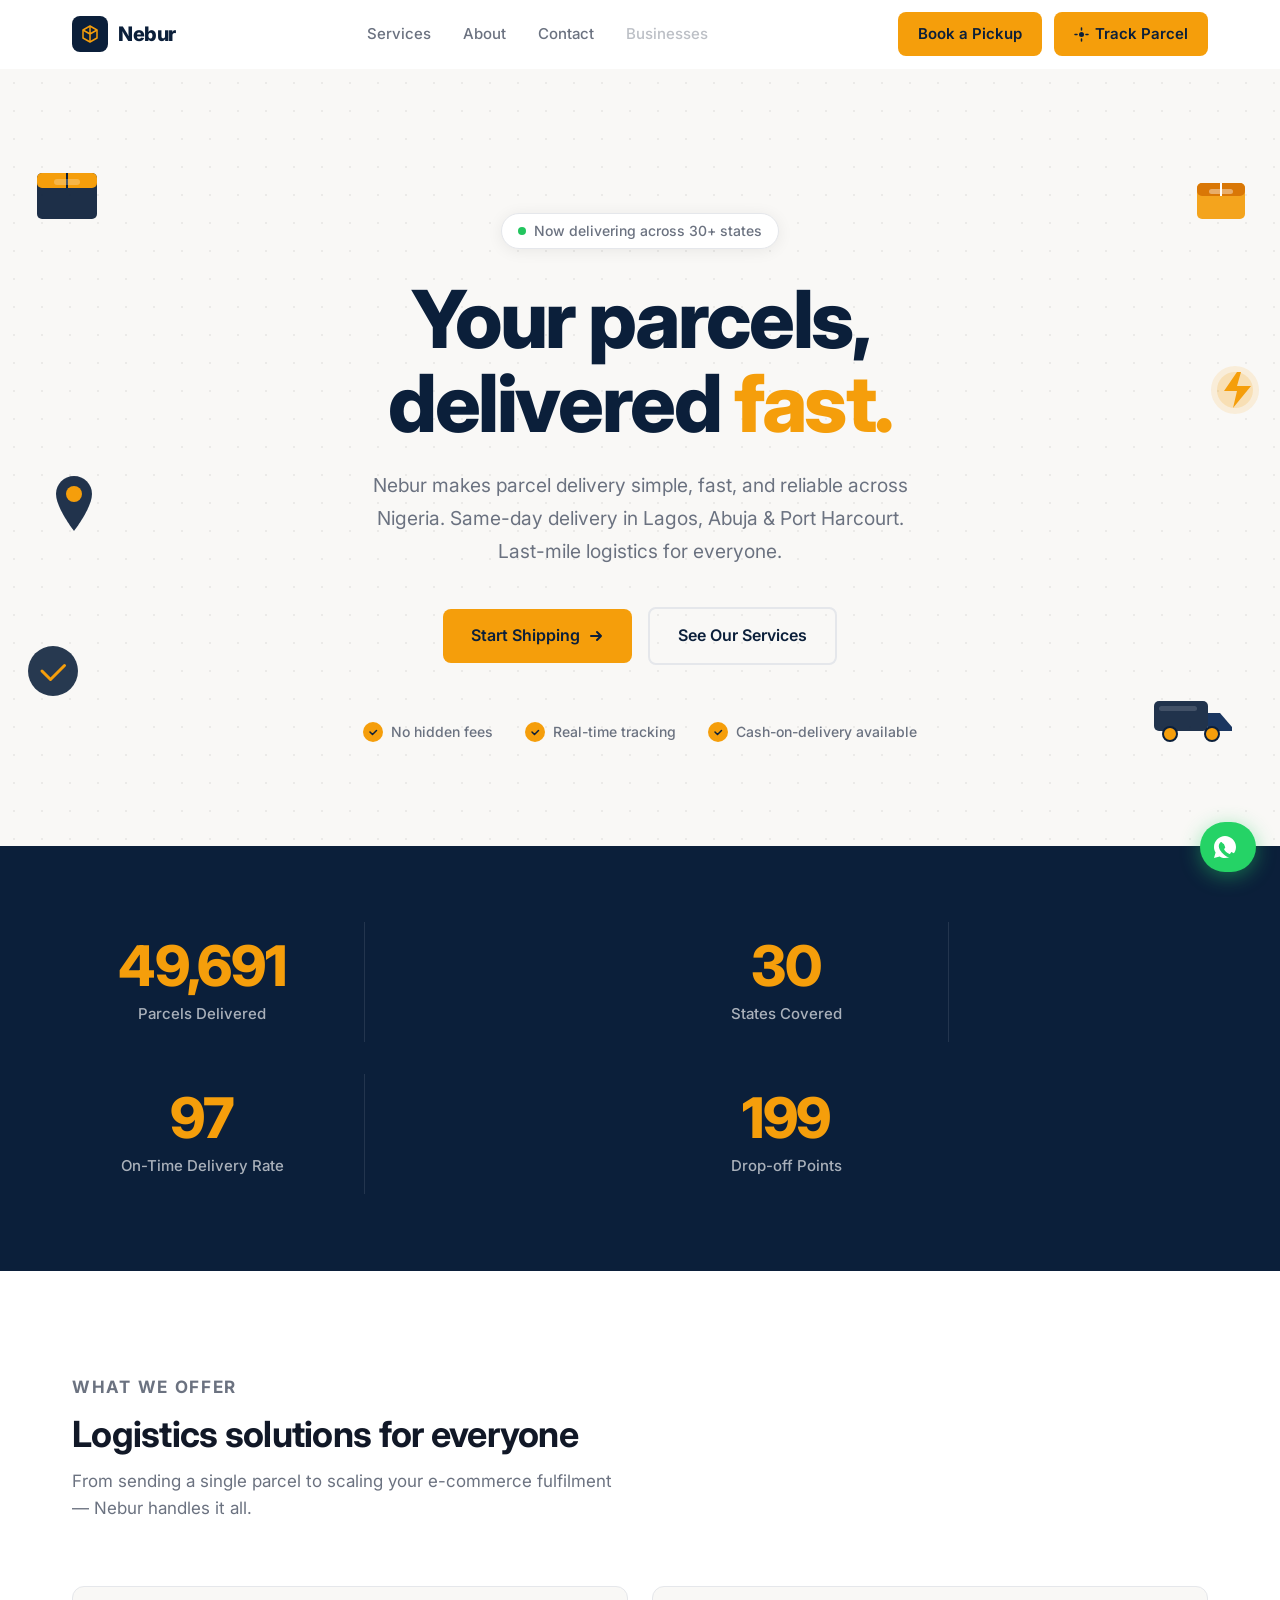
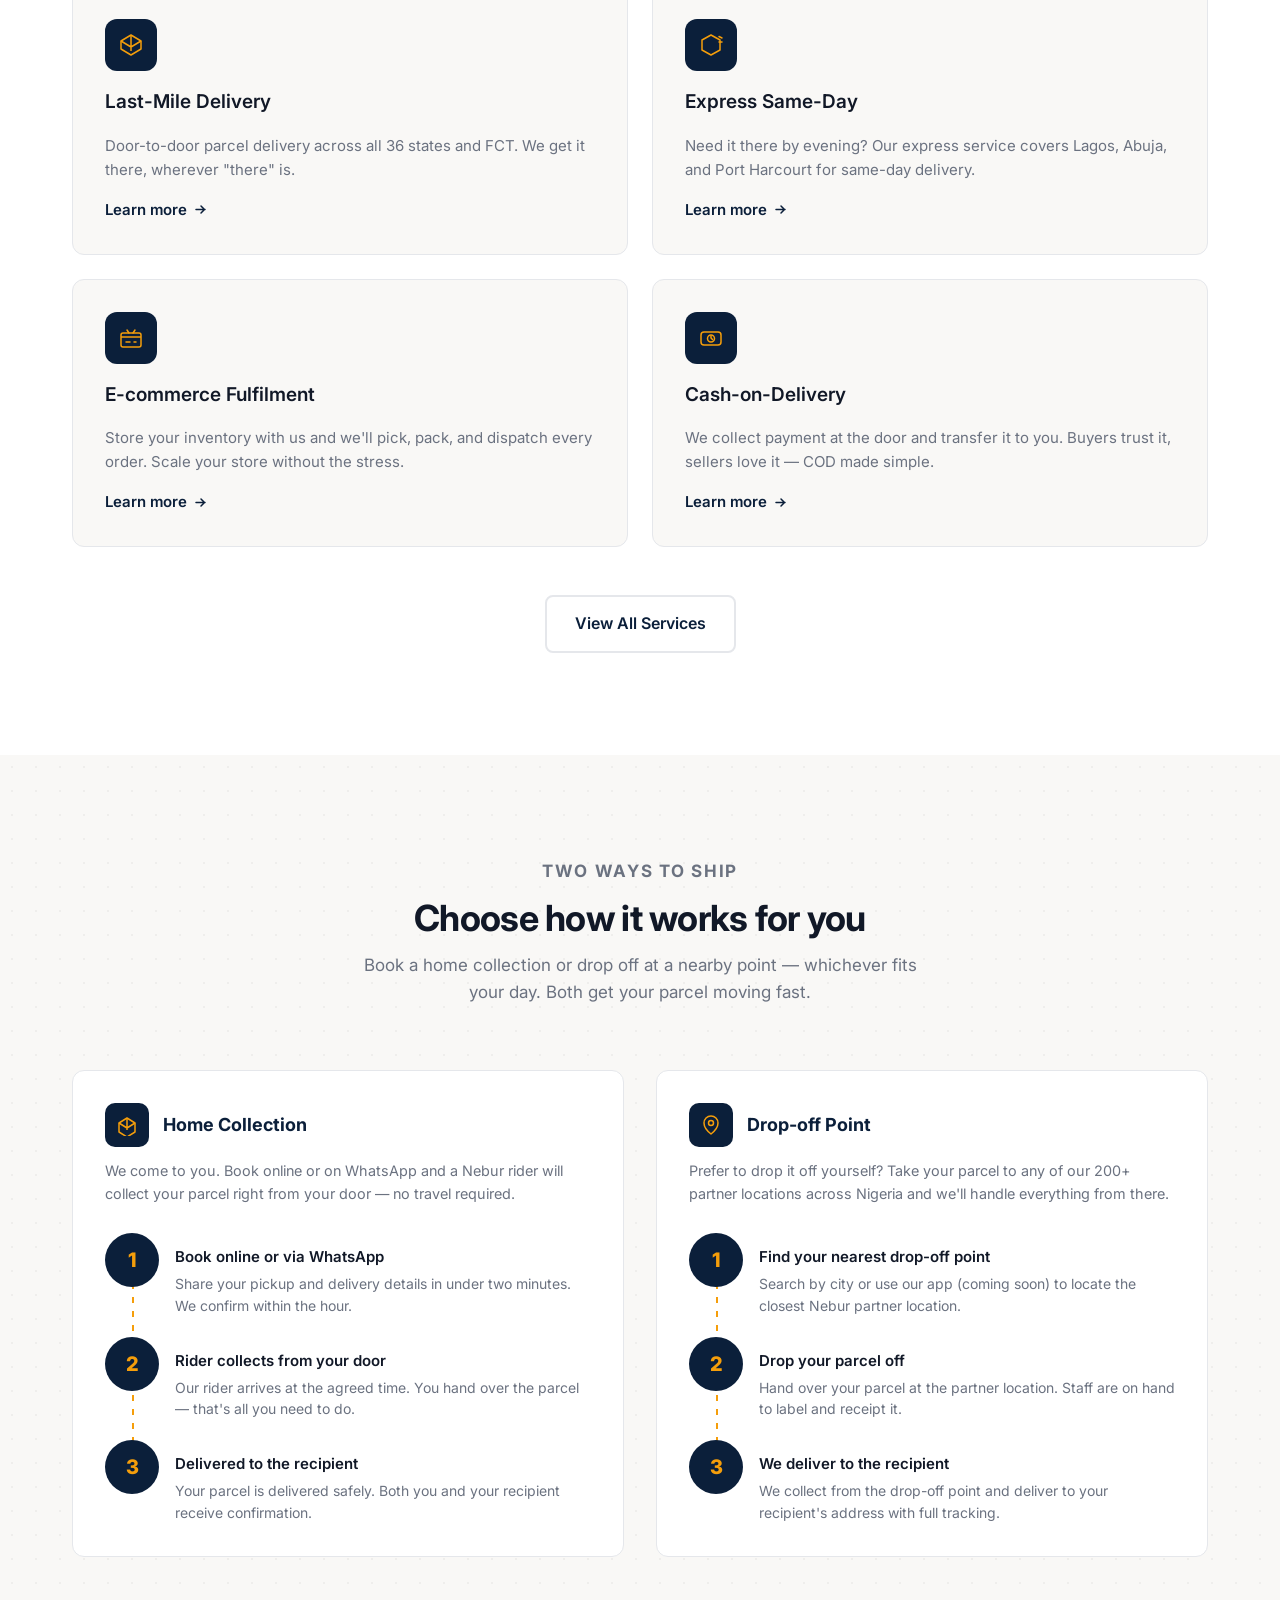
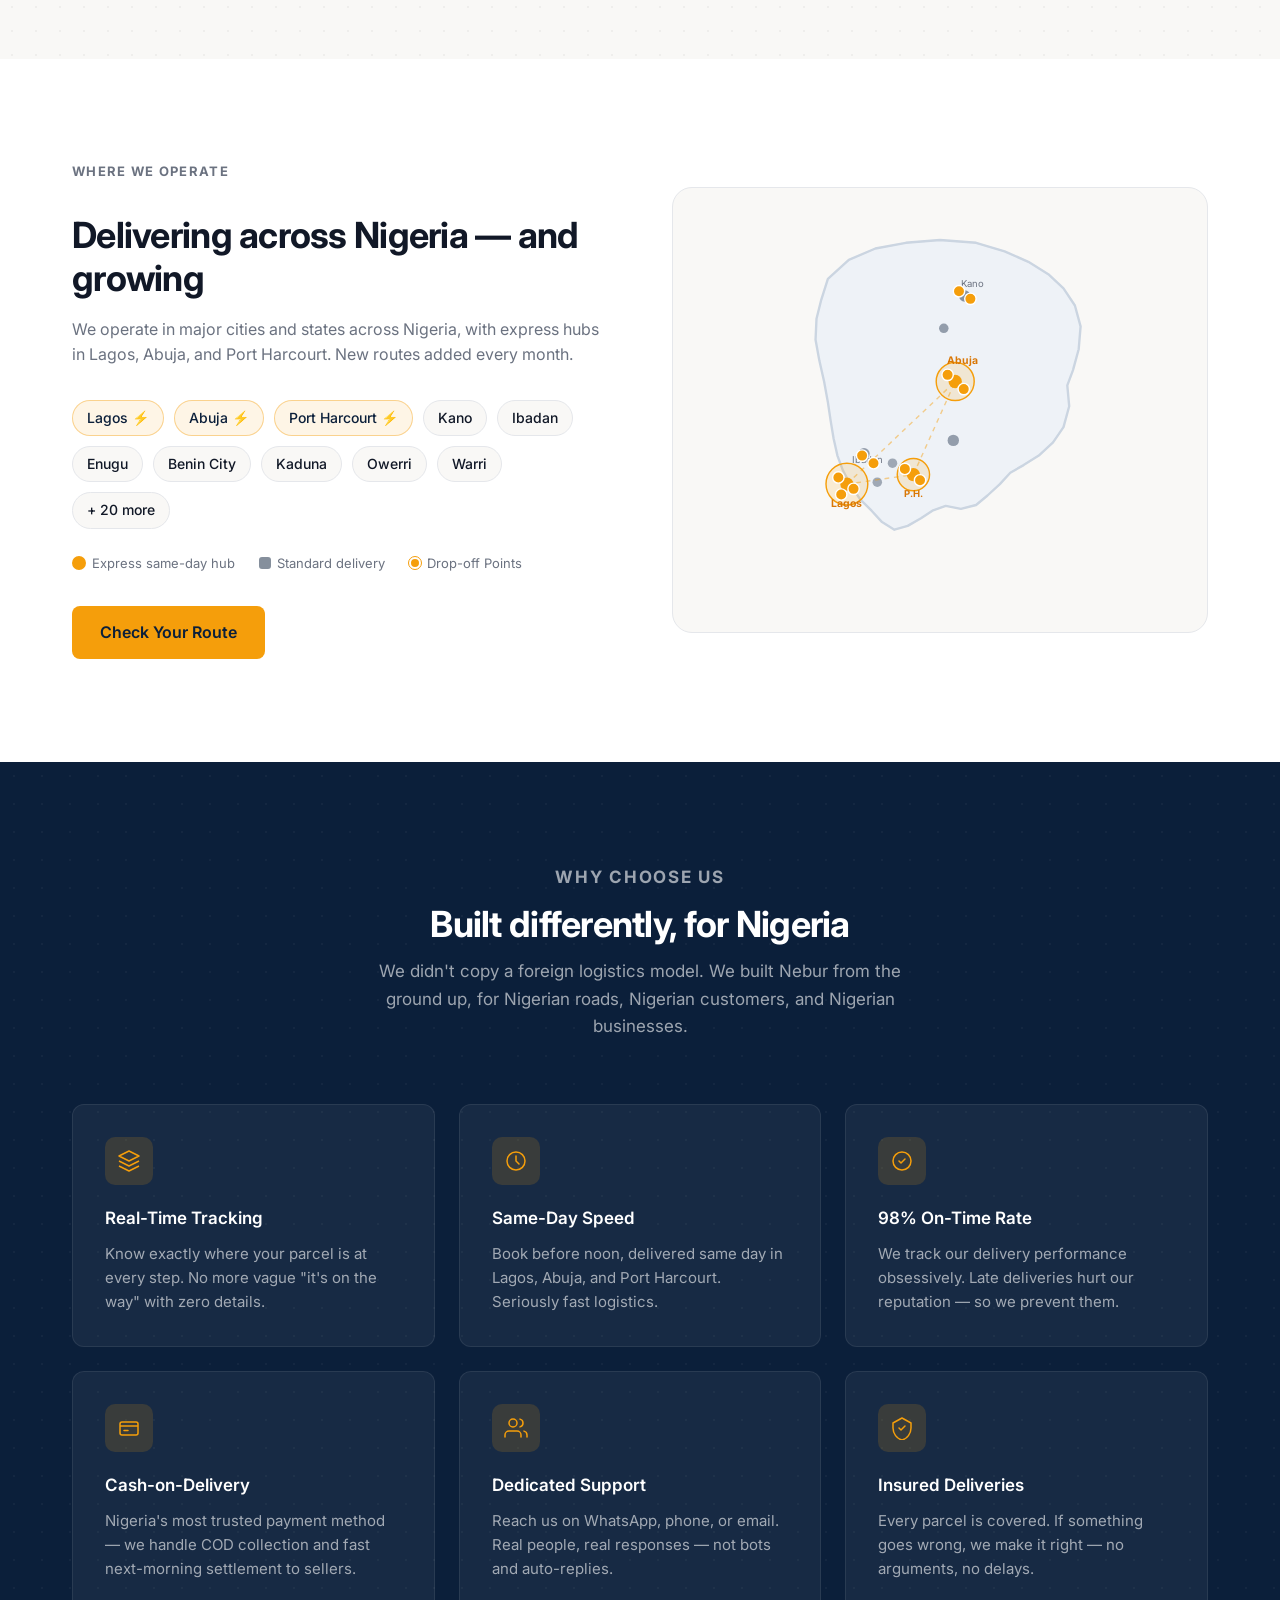
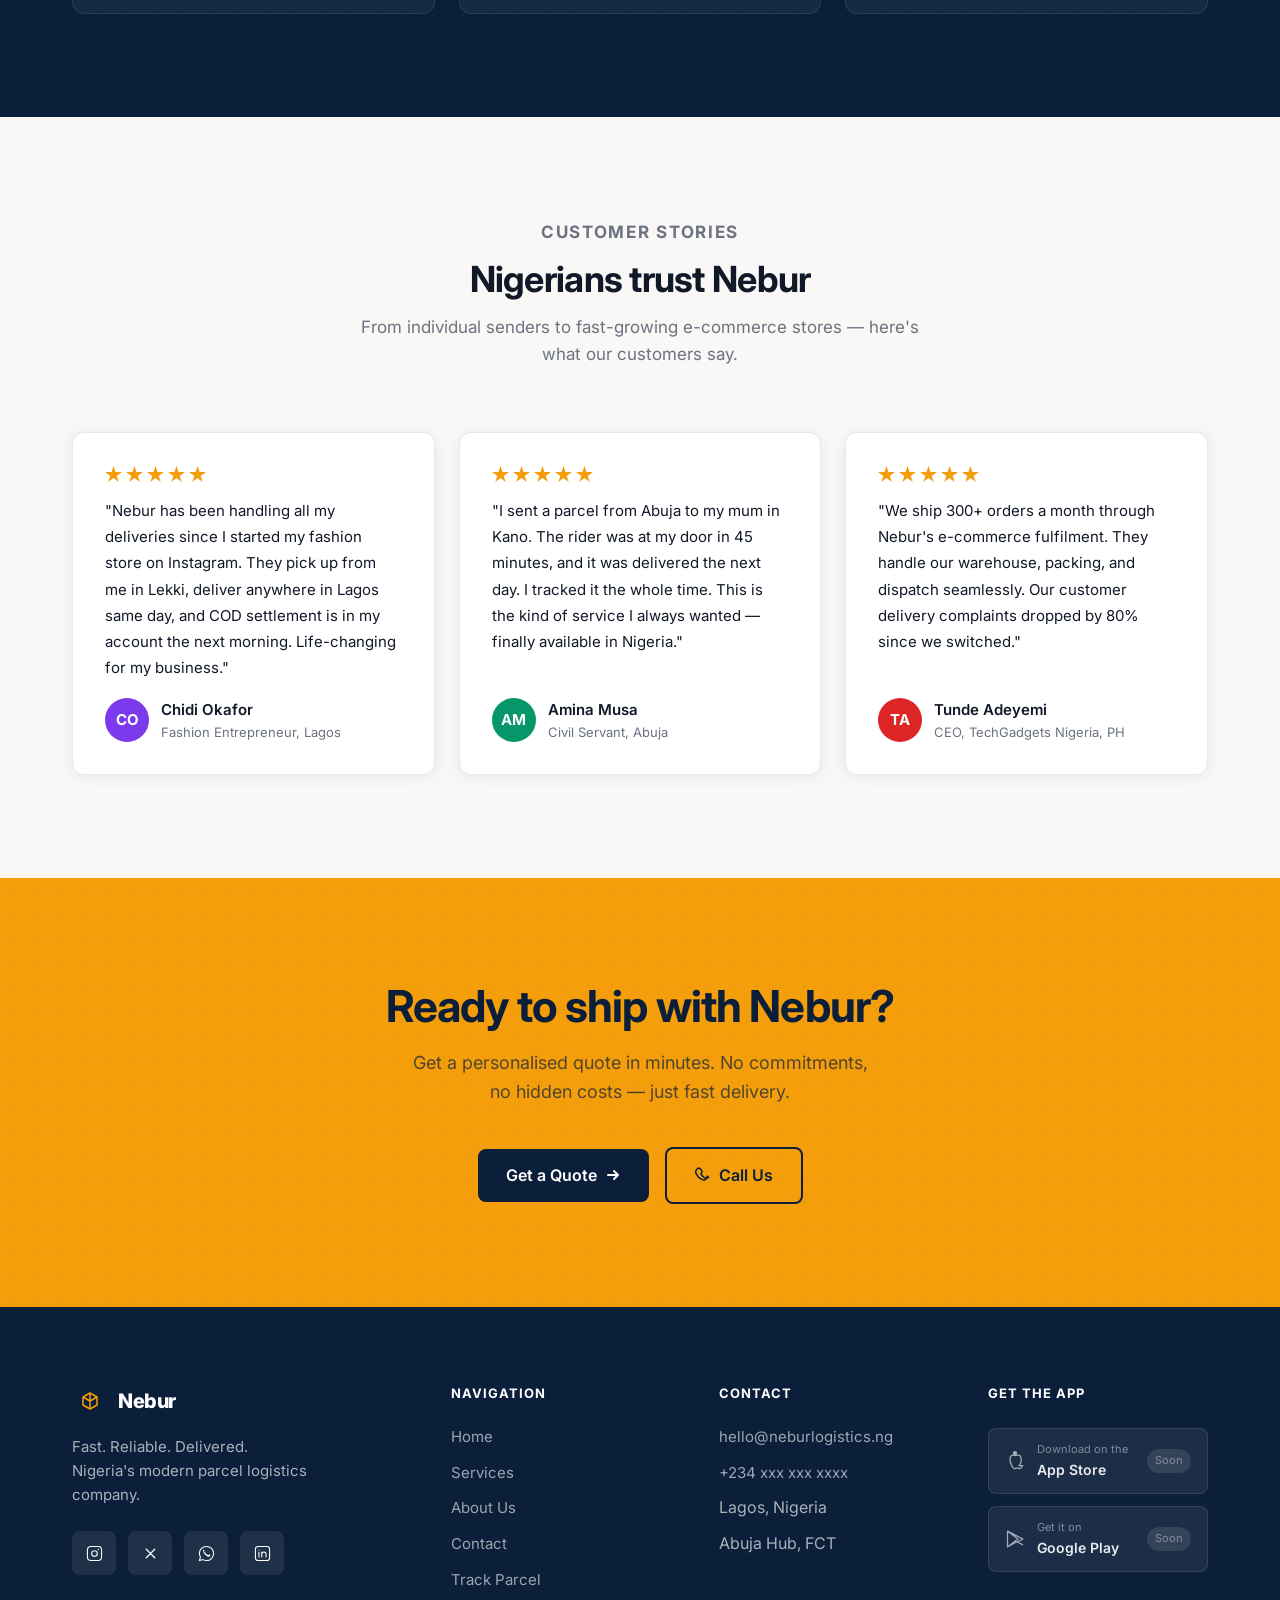
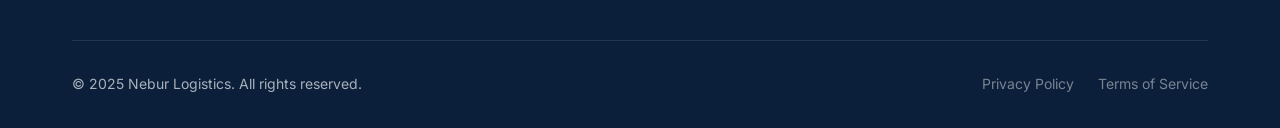
==== commit aa7b4a0b: "feat: add drop-off points as core collection method - Homepage: 4th stat counter (200+ drop-off poin" ====
--- a/index.html
+++ b/index.html
@@ -162,7 +162,7 @@
     }
     .stats-grid {
       display: grid;
-      grid-template-columns: repeat(3, 1fr);
+      grid-template-columns: repeat(4, 1fr);
       gap: 2rem;
       text-align: center;
     }
@@ -245,43 +245,96 @@
       background-image: radial-gradient(circle, rgba(0,0,0,0.04) 1px, transparent 1px);
       background-size: 24px 24px;
     }
-    .steps-grid {
+    .hiw-processes {
       display: grid;
-      grid-template-columns: repeat(3, 1fr);
+      grid-template-columns: 1fr 1fr;
       gap: 2rem;
+    }
+    .hiw-process {
+      background: var(--color-white);
+      border: 1px solid var(--color-border);
+      border-radius: var(--radius);
+      padding: 2rem;
+    }
+    .hiw-process-header {
+      display: flex;
+      align-items: center;
+      gap: 0.875rem;
+      margin-bottom: 0.75rem;
+    }
+    .hiw-process-icon {
+      width: 44px;
+      height: 44px;
+      background: var(--color-navy);
+      border-radius: 10px;
+      display: flex;
+      align-items: center;
+      justify-content: center;
+      flex-shrink: 0;
+    }
+    .hiw-process h3 {
+      font-size: 1.125rem;
+      font-weight: 700;
+      color: var(--color-navy);
+      margin: 0;
+    }
+    .hiw-process-desc {
+      font-size: 0.9rem;
+      color: var(--color-text-muted);
+      line-height: 1.6;
+      margin-bottom: 1.75rem;
+    }
+    .steps-list {
+      display: flex;
+      flex-direction: column;
+      gap: 1.25rem;
       position: relative;
     }
-    .steps-grid::before {
+    .steps-list::before {
       content: '';
       position: absolute;
+      left: 27px;
       top: 36px;
-      left: calc(16.66% + 1.5rem);
-      right: calc(16.66% + 1.5rem);
-      height: 2px;
+      bottom: 36px;
+      width: 2px;
       background: repeating-linear-gradient(
-        90deg,
-        var(--color-amber) 0, var(--color-amber) 8px,
-        transparent 8px, transparent 18px
+        180deg,
+        var(--color-amber) 0, var(--color-amber) 6px,
+        transparent 6px, transparent 14px
       );
     }
-    .step-card { text-align: center; padding: 2rem 1.5rem; }
-    .step-number {
-      width: 72px;
-      height: 72px;
+    .step-item {
+      display: flex;
+      align-items: flex-start;
+      gap: 1rem;
+    }
+    .step-num {
+      width: 54px;
+      height: 54px;
       background: var(--color-navy);
       color: var(--color-amber);
       border-radius: 50%;
-      font-size: 1.5rem;
+      font-size: 1.25rem;
       font-weight: 800;
       display: flex;
       align-items: center;
       justify-content: center;
-      margin: 0 auto 1.5rem;
+      flex-shrink: 0;
       position: relative;
       z-index: 1;
     }
-    .step-card h3 { margin-bottom: 0.625rem; }
-    .step-card p { color: var(--color-text-muted); font-size: 0.9375rem; }
+    .step-item-text { padding-top: 0.75rem; }
+    .step-item-text h4 {
+      font-size: 0.9375rem;
+      font-weight: 600;
+      color: var(--color-text);
+      margin-bottom: 0.25rem;
+    }
+    .step-item-text p {
+      font-size: 0.875rem;
+      color: var(--color-text-muted);
+      line-height: 1.55;
+    }
 
     /* =============================================
        COVERAGE
@@ -469,12 +522,14 @@
       .coverage-inner { grid-template-columns: 1fr; }
     }
     @media (max-width: 768px) {
-      .steps-grid { grid-template-columns: 1fr; }
-      .steps-grid::before { display: none; }
+      .hiw-processes { grid-template-columns: 1fr; }
       .testimonials-grid { grid-template-columns: 1fr; }
+      .stats-grid { grid-template-columns: repeat(2, 1fr); }
+      .stat-divider { display: none; }
+      .float-el { display: none; }
+    }
+    @media (max-width: 480px) {
       .stats-grid { grid-template-columns: 1fr; }
-      .stat-divider { width: 100%; height: 1px; }
-      .float-el { display: none; }
     }
     @media (max-width: 640px) {
       .services-grid { grid-template-columns: 1fr; }
@@ -661,6 +716,11 @@
             <div class="stat-number" data-target="98" data-suffix="%" aria-label="98 percent on-time delivery rate">0</div>
             <div class="stat-label">On-Time Delivery Rate</div>
           </div>
+          <div class="stat-divider" role="separator" aria-hidden="true"></div>
+          <div class="stat-item fade-up fade-up-delay-3">
+            <div class="stat-number" data-target="200" data-suffix="+" aria-label="200 plus drop-off points">0</div>
+            <div class="stat-label">Drop-off Points</div>
+          </div>
         </div>
       </div>
     </section>
@@ -756,27 +816,87 @@
     <section id="how-it-works" aria-labelledby="hiw-heading">
       <div class="container">
         <div class="section-header section-header-center">
-          <p class="section-label">Simple Process</p>
-          <h2 id="hiw-heading">Ship in three easy steps</h2>
-          <p>Getting your parcel moving takes less than five minutes. No complicated forms, no confusion.</p>
-        </div>
-
-        <div class="steps-grid">
-          <div class="step-card fade-up">
-            <div class="step-number" aria-label="Step 1">1</div>
-            <h3>Book Your Pickup</h3>
-            <p>Fill out a quick quote form with your pickup and delivery details. We'll confirm within the hour.</p>
-          </div>
-          <div class="step-card fade-up fade-up-delay-2">
-            <div class="step-number" aria-label="Step 2">2</div>
-            <h3>We Collect It</h3>
-            <p>Our rider comes to your door at the agreed time. No need to visit any drop-off point.</p>
-          </div>
-          <div class="step-card fade-up fade-up-delay-4">
-            <div class="step-number" aria-label="Step 3">3</div>
-            <h3>Delivered &amp; Done</h3>
-            <p>Your parcel arrives safely. You get a confirmation and your recipient gets their delivery.</p>
-          </div>
+          <p class="section-label">Two Ways to Ship</p>
+          <h2 id="hiw-heading">Choose how it works for you</h2>
+          <p>Book a home collection or drop off at a nearby point — whichever fits your day. Both get your parcel moving fast.</p>
+        </div>
+
+        <div class="hiw-processes">
+
+          <!-- Home Collection -->
+          <div class="hiw-process fade-up">
+            <div class="hiw-process-header">
+              <div class="hiw-process-icon" aria-hidden="true">
+                <svg width="22" height="22" viewBox="0 0 22 22" fill="none">
+                  <path d="M3 9l8-5 8 5v9l-8 5-8-5V9z" stroke="#F59E0B" stroke-width="1.5" stroke-linejoin="round"/>
+                  <path d="M11 4v12M3 9l8 5 8-5" stroke="#F59E0B" stroke-width="1.5" stroke-linejoin="round"/>
+                </svg>
+              </div>
+              <h3>Home Collection</h3>
+            </div>
+            <p class="hiw-process-desc">We come to you. Book online or on WhatsApp and a Nebur rider will collect your parcel right from your door — no travel required.</p>
+            <div class="steps-list" aria-label="Home Collection steps">
+              <div class="step-item">
+                <div class="step-num" aria-label="Step 1">1</div>
+                <div class="step-item-text">
+                  <h4>Book online or via WhatsApp</h4>
+                  <p>Share your pickup and delivery details in under two minutes. We confirm within the hour.</p>
+                </div>
+              </div>
+              <div class="step-item">
+                <div class="step-num" aria-label="Step 2">2</div>
+                <div class="step-item-text">
+                  <h4>Rider collects from your door</h4>
+                  <p>Our rider arrives at the agreed time. You hand over the parcel — that's all you need to do.</p>
+                </div>
+              </div>
+              <div class="step-item">
+                <div class="step-num" aria-label="Step 3">3</div>
+                <div class="step-item-text">
+                  <h4>Delivered to the recipient</h4>
+                  <p>Your parcel is delivered safely. Both you and your recipient receive confirmation.</p>
+                </div>
+              </div>
+            </div>
+          </div>
+
+          <!-- Drop-off Point -->
+          <div class="hiw-process fade-up fade-up-delay-2">
+            <div class="hiw-process-header">
+              <div class="hiw-process-icon" aria-hidden="true">
+                <svg width="22" height="22" viewBox="0 0 22 22" fill="none">
+                  <path d="M11 2C7.1 2 4 5.1 4 9c0 5.5 7 11 7 11S18 14.5 18 9c0-3.9-3.1-7-7-7z" stroke="#F59E0B" stroke-width="1.5" stroke-linejoin="round"/>
+                  <circle cx="11" cy="9" r="2.5" stroke="#F59E0B" stroke-width="1.5"/>
+                </svg>
+              </div>
+              <h3>Drop-off Point</h3>
+            </div>
+            <p class="hiw-process-desc">Prefer to drop it off yourself? Take your parcel to any of our 200+ partner locations across Nigeria and we'll handle everything from there.</p>
+            <div class="steps-list" aria-label="Drop-off Point steps">
+              <div class="step-item">
+                <div class="step-num" aria-label="Step 1">1</div>
+                <div class="step-item-text">
+                  <h4>Find your nearest drop-off point</h4>
+                  <p>Search by city or use our app (coming soon) to locate the closest Nebur partner location.</p>
+                </div>
+              </div>
+              <div class="step-item">
+                <div class="step-num" aria-label="Step 2">2</div>
+                <div class="step-item-text">
+                  <h4>Drop your parcel off</h4>
+                  <p>Hand over your parcel at the partner location. Staff are on hand to label and receipt it.</p>
+                </div>
+              </div>
+              <div class="step-item">
+                <div class="step-num" aria-label="Step 3">3</div>
+                <div class="step-item-text">
+                  <h4>We deliver to the recipient</h4>
+                  <p>We collect from the drop-off point and deliver to your recipient's address with full tracking.</p>
+                </div>
+              </div>
+            </div>
+          </div>
+
         </div>
       </div>
     </section>
@@ -809,12 +929,16 @@
 
             <div class="coverage-legend">
               <div class="legend-item">
-                <div class="legend-dot" style="background:var(--color-amber);"></div>
-                Express same-day
+                <div class="legend-dot" style="background:var(--color-amber);border-radius:50%;border:2px solid var(--color-amber);width:14px;height:14px;"></div>
+                Express same-day hub
               </div>
               <div class="legend-item">
                 <div class="legend-dot" style="background:var(--color-navy);opacity:0.5;"></div>
                 Standard delivery
+              </div>
+              <div class="legend-item">
+                <div class="legend-dot" style="background:var(--color-amber);border-radius:50%;border:2px solid white;outline:1px solid var(--color-amber);width:12px;height:12px;"></div>
+                Drop-off Points
               </div>
             </div>
 
@@ -856,6 +980,25 @@
               <text x="224" y="152" text-anchor="middle" font-size="11" font-weight="700" fill="#D97706" font-family="Inter,sans-serif">Abuja</text>
               <text x="172" y="292" text-anchor="middle" font-size="10" font-weight="700" fill="#D97706" font-family="Inter,sans-serif">P.H.</text>
               <text x="234" y="70" text-anchor="middle" font-size="10" fill="#6B7280" font-family="Inter,sans-serif">Kano</text>
+              <text x="124" y="256" text-anchor="middle" font-size="10" fill="#6B7280" font-family="Inter,sans-serif">Ibadan</text>
+
+              <!-- Drop-off point cluster markers (amber filled, small) -->
+              <!-- Lagos cluster -->
+              <circle cx="93" cy="271" r="6" fill="#F59E0B" stroke="white" stroke-width="1.5"/>
+              <circle cx="109" cy="283" r="6" fill="#F59E0B" stroke="white" stroke-width="1.5"/>
+              <circle cx="96" cy="289" r="6" fill="#F59E0B" stroke="white" stroke-width="1.5"/>
+              <!-- Abuja cluster -->
+              <circle cx="208" cy="163" r="6" fill="#F59E0B" stroke="white" stroke-width="1.5"/>
+              <circle cx="225" cy="178" r="6" fill="#F59E0B" stroke="white" stroke-width="1.5"/>
+              <!-- Port Harcourt cluster -->
+              <circle cx="163" cy="262" r="6" fill="#F59E0B" stroke="white" stroke-width="1.5"/>
+              <circle cx="179" cy="274" r="6" fill="#F59E0B" stroke="white" stroke-width="1.5"/>
+              <!-- Kano cluster -->
+              <circle cx="220" cy="75" r="6" fill="#F59E0B" stroke="white" stroke-width="1.5"/>
+              <circle cx="232" cy="83" r="6" fill="#F59E0B" stroke="white" stroke-width="1.5"/>
+              <!-- Ibadan cluster -->
+              <circle cx="118" cy="248" r="6" fill="#F59E0B" stroke="white" stroke-width="1.5"/>
+              <circle cx="130" cy="256" r="6" fill="#F59E0B" stroke="white" stroke-width="1.5"/>
             </svg>
           </div>
 
